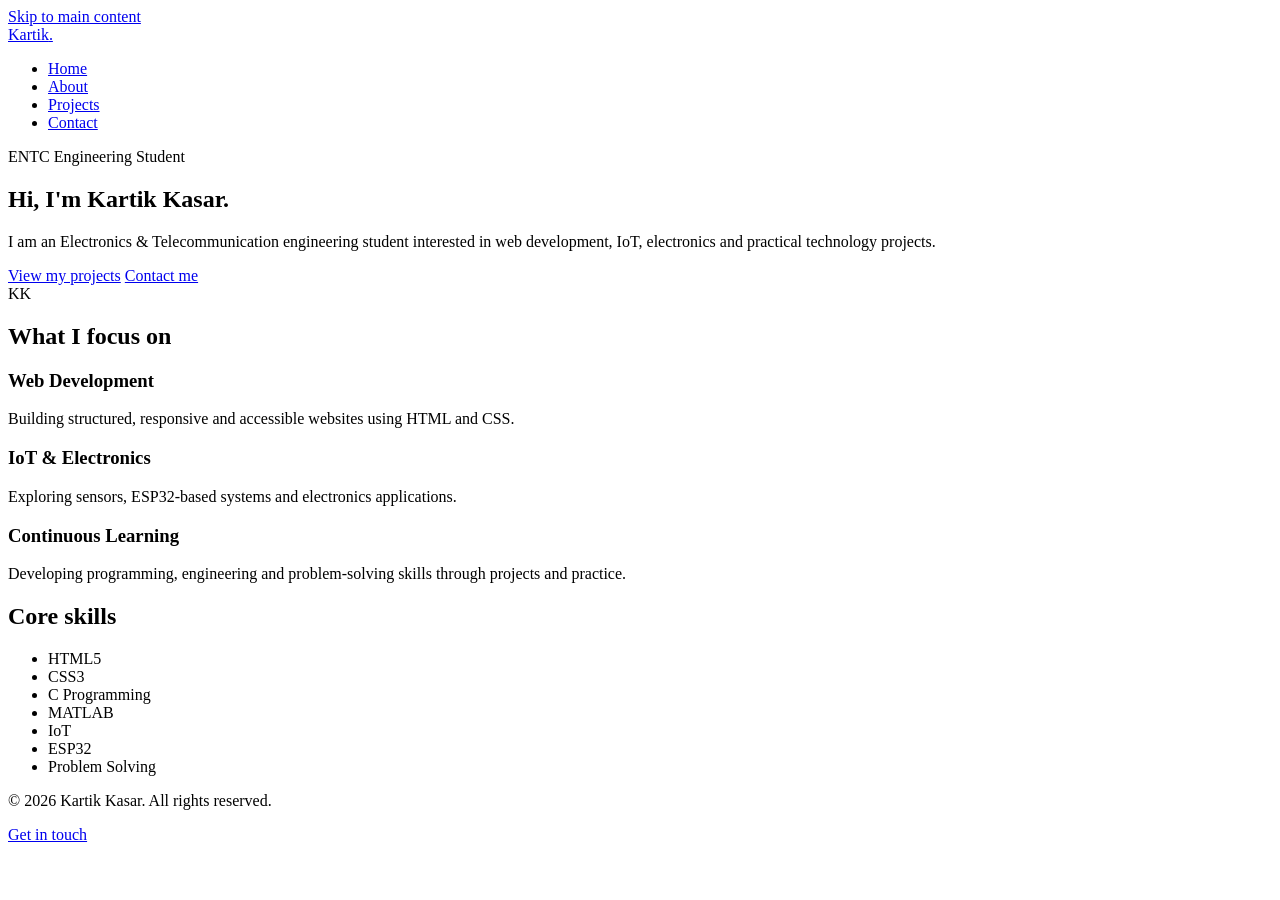
==== index.html @ 268404a1 "Add files via upload" ====
<!doctype html>
<html lang="en">
<head>
  <meta charset="utf-8">
  <meta name="viewport" content="width=device-width, initial-scale=1">
  <meta name="description" content="Kartik Kasar's accessible personal portfolio website.">
  <meta name="author" content="Kartik Kasar">
  <title>Kartik Kasar | Home</title>
  <link rel="stylesheet" href="css/style.css">
</head>
<body>
<a class="skip-link" href="#main-content">Skip to main content</a>

<header class="site-header">
  <div class="container header-inner">
    <a class="logo" href="index.html" aria-label="Kartik Kasar home">Kartik<span>.</span></a>
    <nav aria-label="Main navigation">
      <ul class="nav-list">
        <li><a href="index.html" aria-current="page">Home</a></li>
        <li><a href="about.html">About</a></li>
        <li><a href="projects.html">Projects</a></li>
        <li><a href="contact.html">Contact</a></li>
      </ul>
    </nav>
  </div>
</header>

<main id="main-content">
  <section class="hero" aria-labelledby="hero-title">
    <div class="container hero-grid">
      <div>
        <p class="eyebrow">ENTC Engineering Student</p>
        <h1 id="hero-title">Hi, I'm Kartik Kasar.</h1>
        <p class="lead">I am an Electronics & Telecommunication engineering student interested in web development, IoT, electronics and practical technology projects.</p>
        <div class="hero-actions">
          <a class="button" href="projects.html">View my projects</a>
          <a class="button secondary" href="contact.html">Contact me</a>
        </div>
      </div>
      <div aria-label="Profile placeholder">
        <div class="avatar" role="img" aria-label="Kartik Kasar profile initials">KK</div>
      </div>
    </div>
  </section>

  <section class="section" aria-labelledby="highlights-title">
    <div class="container">
      <h2 id="highlights-title">What I focus on</h2>
      <div class="cards">
        <article class="card">
          <h3>Web Development</h3>
          <p>Building structured, responsive and accessible websites using HTML and CSS.</p>
        </article>
        <article class="card">
          <h3>IoT & Electronics</h3>
          <p>Exploring sensors, ESP32-based systems and electronics applications.</p>
        </article>
        <article class="card">
          <h3>Continuous Learning</h3>
          <p>Developing programming, engineering and problem-solving skills through projects and practice.</p>
        </article>
      </div>
    </div>
  </section>

  <section class="section section-alt" aria-labelledby="skills-title">
    <div class="container">
      <h2 id="skills-title">Core skills</h2>
      <ul class="tag-list" aria-label="Core skills list">
        <li class="tag">HTML5</li><li class="tag">CSS3</li><li class="tag">C Programming</li>
        <li class="tag">MATLAB</li><li class="tag">IoT</li><li class="tag">ESP32</li>
        <li class="tag">Problem Solving</li>
      </ul>
    </div>
  </section>
</main>

<footer class="site-footer">
  <div class="container footer-inner">
    <p>&copy; 2026 Kartik Kasar. All rights reserved.</p>
    <p><a href="contact.html">Get in touch</a></p>
  </div>
</footer>
</body>
</html>
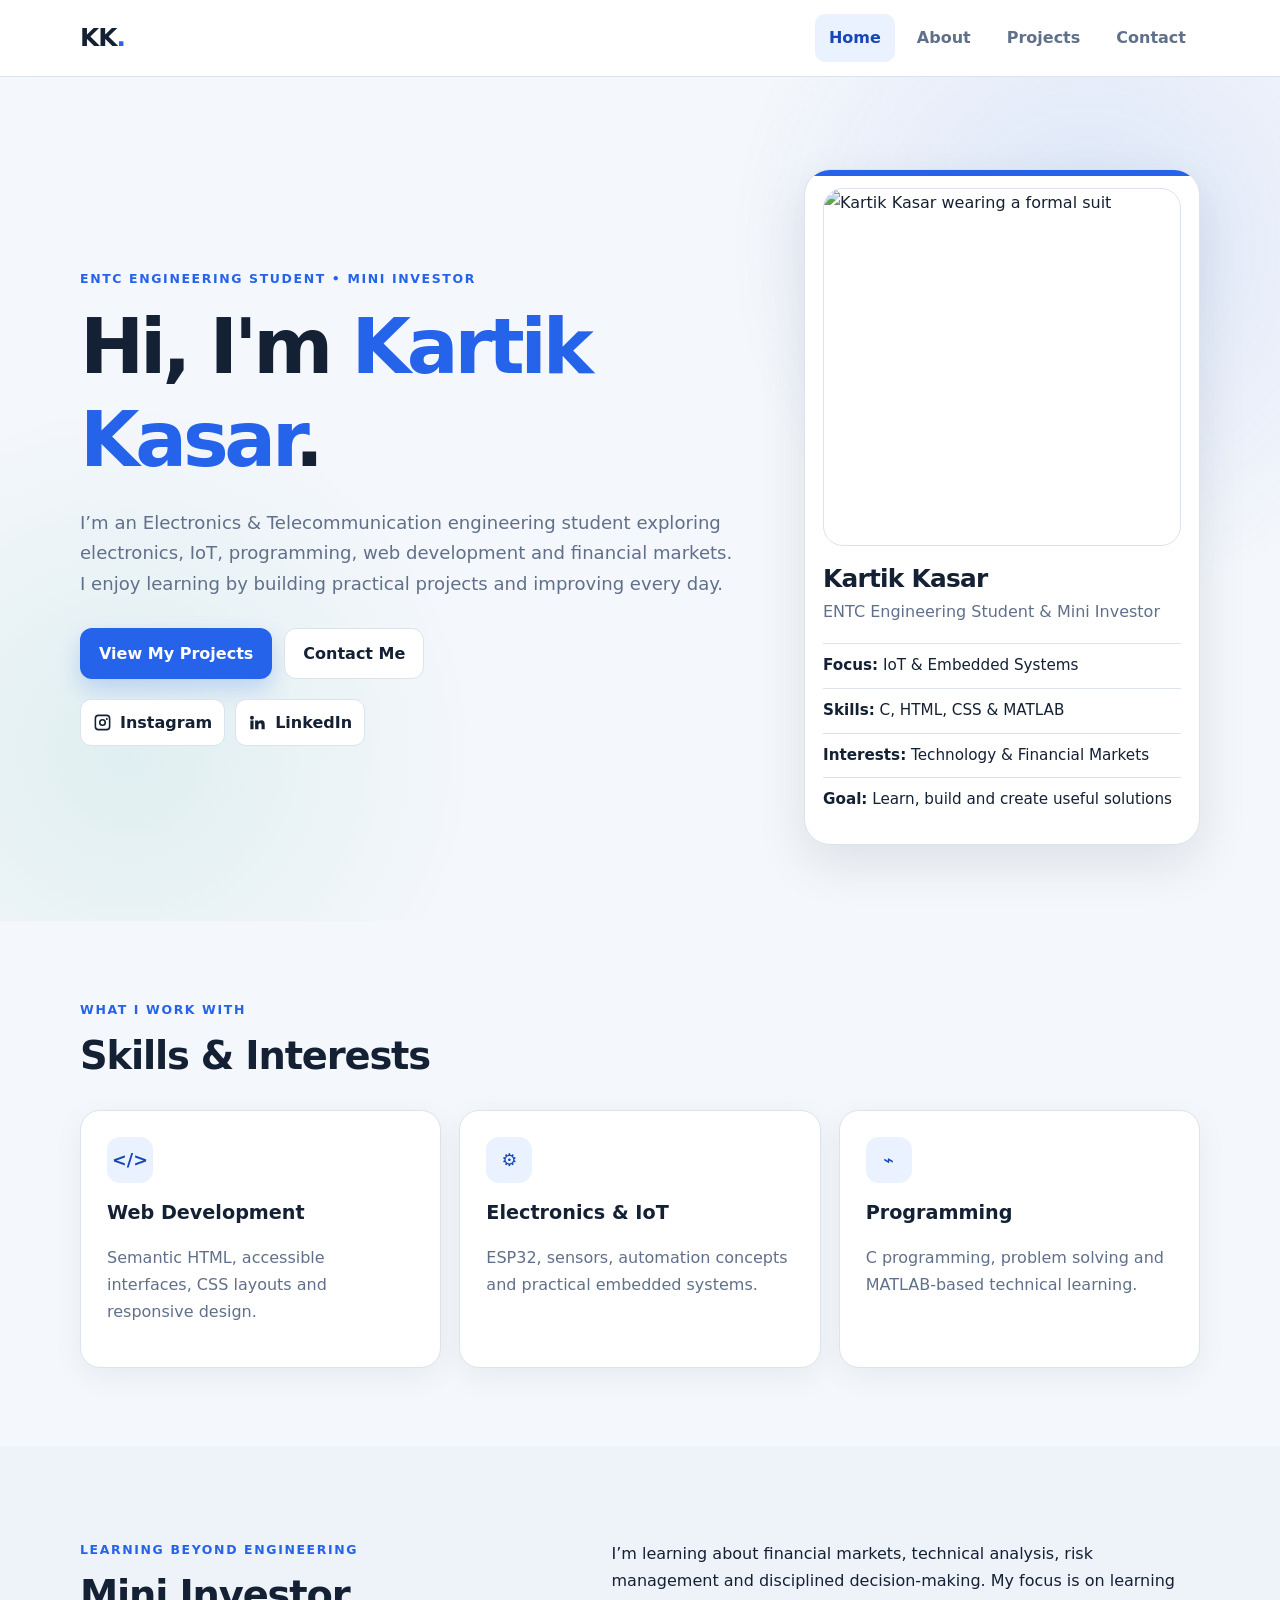
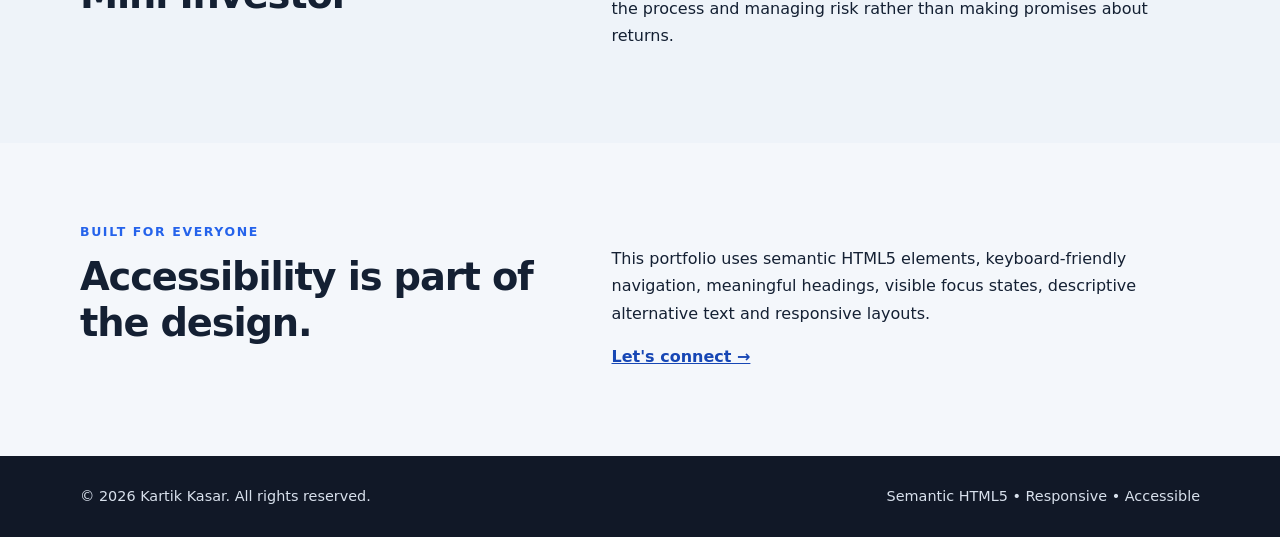
==== commit a973ace7: "updates professional portfolio" ====
--- a/index.html
+++ b/index.html
@@ -1,85 +1,37 @@
-<!doctype html>
+<!DOCTYPE html>
 <html lang="en">
 <head>
-  <meta charset="utf-8">
-  <meta name="viewport" content="width=device-width, initial-scale=1">
-  <meta name="description" content="Kartik Kasar's accessible personal portfolio website.">
-  <meta name="author" content="Kartik Kasar">
-  <title>Kartik Kasar | Home</title>
+  <meta charset="UTF-8"><meta name="viewport" content="width=device-width, initial-scale=1.0">
+  <meta name="description" content="Kartik Kasar — ENTC Engineering Student and Mini Investor. Portfolio of electronics, IoT, programming and web projects.">
+  <meta name="author" content="Kartik Kasar"><meta name="theme-color" content="#2563eb">
+  <title>Kartik Kasar | ENTC Engineering Student &amp; Mini Investor</title>
   <link rel="stylesheet" href="css/style.css">
 </head>
 <body>
 <a class="skip-link" href="#main-content">Skip to main content</a>
-
-<header class="site-header">
-  <div class="container header-inner">
-    <a class="logo" href="index.html" aria-label="Kartik Kasar home">Kartik<span>.</span></a>
-    <nav aria-label="Main navigation">
-      <ul class="nav-list">
-        <li><a href="index.html" aria-current="page">Home</a></li>
-        <li><a href="about.html">About</a></li>
-        <li><a href="projects.html">Projects</a></li>
-        <li><a href="contact.html">Contact</a></li>
-      </ul>
-    </nav>
-  </div>
-</header>
-
+<header class="site-header"><div class="container header-inner">
+<a class="logo" href="index.html" aria-label="Kartik Kasar home">KK<span>.</span></a>
+<nav class="main-nav" aria-label="Primary navigation"><a class="active" aria-current="page" href="index.html">Home</a><a href="about.html">About</a><a href="projects.html">Projects</a><a href="contact.html">Contact</a></nav>
+</div></header>
 <main id="main-content">
-  <section class="hero" aria-labelledby="hero-title">
-    <div class="container hero-grid">
-      <div>
-        <p class="eyebrow">ENTC Engineering Student</p>
-        <h1 id="hero-title">Hi, I'm Kartik Kasar.</h1>
-        <p class="lead">I am an Electronics & Telecommunication engineering student interested in web development, IoT, electronics and practical technology projects.</p>
-        <div class="hero-actions">
-          <a class="button" href="projects.html">View my projects</a>
-          <a class="button secondary" href="contact.html">Contact me</a>
-        </div>
-      </div>
-      <div aria-label="Profile placeholder">
-        <div class="avatar" role="img" aria-label="Kartik Kasar profile initials">KK</div>
-      </div>
-    </div>
-  </section>
-
-  <section class="section" aria-labelledby="highlights-title">
-    <div class="container">
-      <h2 id="highlights-title">What I focus on</h2>
-      <div class="cards">
-        <article class="card">
-          <h3>Web Development</h3>
-          <p>Building structured, responsive and accessible websites using HTML and CSS.</p>
-        </article>
-        <article class="card">
-          <h3>IoT & Electronics</h3>
-          <p>Exploring sensors, ESP32-based systems and electronics applications.</p>
-        </article>
-        <article class="card">
-          <h3>Continuous Learning</h3>
-          <p>Developing programming, engineering and problem-solving skills through projects and practice.</p>
-        </article>
-      </div>
-    </div>
-  </section>
-
-  <section class="section section-alt" aria-labelledby="skills-title">
-    <div class="container">
-      <h2 id="skills-title">Core skills</h2>
-      <ul class="tag-list" aria-label="Core skills list">
-        <li class="tag">HTML5</li><li class="tag">CSS3</li><li class="tag">C Programming</li>
-        <li class="tag">MATLAB</li><li class="tag">IoT</li><li class="tag">ESP32</li>
-        <li class="tag">Problem Solving</li>
-      </ul>
-    </div>
-  </section>
+<section class="hero" aria-labelledby="hero-title"><div class="container hero-grid"><div class="hero-content">
+<p class="eyebrow">ENTC Engineering Student <span aria-hidden="true">•</span> Mini Investor</p>
+<h1 id="hero-title">Hi, I'm <span>Kartik Kasar</span>.</h1>
+<p class="lead">I’m an Electronics &amp; Telecommunication engineering student exploring electronics, IoT, programming, web development and financial markets. I enjoy learning by building practical projects and improving every day.</p>
+<div class="button-row"><a class="button primary" href="projects.html">View My Projects</a><a class="button secondary" href="contact.html">Contact Me</a></div>
+<div class="social-links" aria-label="Social profiles">
+<a class="social-link" href="https://www.instagram.com/kartikkasar01_/" target="_blank" rel="noopener noreferrer" aria-label="Open Kartik Kasar's Instagram profile"><svg class="social-icon" viewBox="0 0 24 24" aria-hidden="true"><path d="M7 2h10a5 5 0 0 1 5 5v10a5 5 0 0 1-5 5H7a5 5 0 0 1-5-5V7a5 5 0 0 1 5-5Zm0 2a3 3 0 0 0-3 3v10a3 3 0 0 0 3 3h10a3 3 0 0 0 3-3V7a3 3 0 0 0-3-3H7Zm5 3.5A4.5 4.5 0 1 1 7.5 12 4.5 4.5 0 0 1 12 7.5Zm0 2A2.5 2.5 0 1 0 14.5 12 2.5 2.5 0 0 0 12 9.5ZM17.5 6.2a1.3 1.3 0 1 1-1.3 1.3 1.3 0 0 1 1.3-1.3Z"/></svg>Instagram</a>
+<a class="social-link" href="https://www.linkedin.com/in/kartik-kasar-06a7a72a0/" target="_blank" rel="noopener noreferrer" aria-label="Open Kartik Kasar's LinkedIn profile"><svg class="social-icon" viewBox="0 0 24 24" aria-hidden="true"><path d="M5 3.5A2.5 2.5 0 1 1 5 8.5a2.5 2.5 0 0 1 0-5ZM3 9.5h4v11H3v-11Zm6 0h3.8v1.5h.1c.5-.9 1.7-1.9 3.6-1.9 3.9 0 4.6 2.6 4.6 6v5.4h-4v-4.8c0-1.2 0-2.8-1.8-2.8s-2.1 1.3-2.1 2.7v4.9H9v-11Z"/></svg>LinkedIn</a>
+</div></div>
+<aside class="profile-card" aria-label="Profile summary"><img class="avatar" src="images/profile.jpg" alt="Kartik Kasar wearing a formal suit"><h2>Kartik Kasar</h2><p>ENTC Engineering Student &amp; Mini Investor</p><ul class="quick-facts"><li><strong>Focus:</strong> IoT &amp; Embedded Systems</li><li><strong>Skills:</strong> C, HTML, CSS &amp; MATLAB</li><li><strong>Interests:</strong> Technology &amp; Financial Markets</li><li><strong>Goal:</strong> Learn, build and create useful solutions</li></ul></aside>
+</div></section>
+<section class="section" aria-labelledby="skills-title"><div class="container"><div class="section-heading"><p class="eyebrow">What I work with</p><h2 id="skills-title">Skills &amp; Interests</h2></div><div class="cards three">
+<article class="card"><div class="icon" aria-hidden="true">&lt;/&gt;</div><h3>Web Development</h3><p>Semantic HTML, accessible interfaces, CSS layouts and responsive design.</p></article>
+<article class="card"><div class="icon" aria-hidden="true">⚙</div><h3>Electronics &amp; IoT</h3><p>ESP32, sensors, automation concepts and practical embedded systems.</p></article>
+<article class="card"><div class="icon" aria-hidden="true">⌁</div><h3>Programming</h3><p>C programming, problem solving and MATLAB-based technical learning.</p></article>
+</div></div></section>
+<section class="section soft" aria-labelledby="investing-title"><div class="container feature-grid"><div><p class="eyebrow">Learning beyond engineering</p><h2 id="investing-title">Mini Investor</h2></div><div><p>I’m learning about financial markets, technical analysis, risk management and disciplined decision-making. My focus is on learning the process and managing risk rather than making promises about returns.</p></div></div></section>
+<section class="section" aria-labelledby="accessibility-title"><div class="container feature-grid"><div><p class="eyebrow">Built for everyone</p><h2 id="accessibility-title">Accessibility is part of the design.</h2></div><div><p>This portfolio uses semantic HTML5 elements, keyboard-friendly navigation, meaningful headings, visible focus states, descriptive alternative text and responsive layouts.</p><a class="text-link" href="contact.html">Let's connect →</a></div></div></section>
 </main>
-
-<footer class="site-footer">
-  <div class="container footer-inner">
-    <p>&copy; 2026 Kartik Kasar. All rights reserved.</p>
-    <p><a href="contact.html">Get in touch</a></p>
-  </div>
-</footer>
-</body>
-</html>
+<footer class="site-footer"><div class="container footer-inner"><p>&copy; 2026 Kartik Kasar. All rights reserved.</p><p>Semantic HTML5 • Responsive • Accessible</p></div></footer>
+</body></html>
--- a/css/style.css
+++ b/css/style.css
@@ -0,0 +1 @@
+:root{--bg:#f4f7fb;--surface:#fff;--text:#142033;--muted:#61708a;--primary:#2563eb;--primary-dark:#1747b5;--accent:#0f9d8a;--border:#dbe3ef;--focus:#f59e0b;--shadow:0 18px 50px rgba(20,32,51,.10);--radius:20px;--max:1120px}*{box-sizing:border-box}html{scroll-behavior:smooth}body{margin:0;font-family:Inter,ui-sans-serif,system-ui,-apple-system,"Segoe UI",Arial,sans-serif;line-height:1.7;color:var(--text);background:var(--bg)}img{max-width:100%;display:block}a{color:var(--primary-dark)}a:hover{color:var(--primary)}a:focus-visible,button:focus-visible,input:focus-visible,textarea:focus-visible{outline:3px solid var(--focus);outline-offset:3px}.container{width:min(var(--max),calc(100% - 40px));margin-inline:auto}.skip-link{position:absolute;left:16px;top:-60px;background:#111827;color:#fff;padding:10px 14px;border-radius:8px;z-index:100}.skip-link:focus{top:16px}.site-header{position:sticky;top:0;z-index:20;background:rgba(255,255,255,.92);backdrop-filter:blur(14px);border-bottom:1px solid var(--border)}.header-inner{min-height:76px;display:flex;align-items:center;justify-content:space-between;gap:24px}.logo{font-size:1.55rem;font-weight:900;text-decoration:none;color:var(--text);letter-spacing:-.04em}.logo span{color:var(--primary)}.main-nav{display:flex;gap:8px;flex-wrap:wrap}.main-nav a{text-decoration:none;color:var(--muted);font-weight:700;padding:10px 14px;border-radius:10px}.main-nav a:hover,.main-nav a.active{background:#eaf1ff;color:var(--primary-dark)}.hero{padding:92px 0 76px;background:radial-gradient(circle at 85% 20%,rgba(37,99,235,.12),transparent 28%),radial-gradient(circle at 10% 80%,rgba(15,157,138,.09),transparent 26%)}.hero-grid{display:grid;grid-template-columns:1.25fr .75fr;gap:64px;align-items:center}.eyebrow{text-transform:uppercase;letter-spacing:.13em;font-size:.78rem;font-weight:900;color:var(--primary);margin:0 0 12px}h1,h2,h3{line-height:1.2;margin-top:0}h1{font-size:clamp(2.7rem,6vw,5.2rem);letter-spacing:-.055em;margin-bottom:22px}h1 span{color:var(--primary)}h2{font-size:clamp(1.8rem,3vw,2.7rem);letter-spacing:-.03em}h3{font-size:1.2rem}.lead{font-size:1.13rem;color:var(--muted);max-width:680px}.button-row{display:flex;gap:12px;flex-wrap:wrap;margin-top:28px}.button{display:inline-flex;align-items:center;justify-content:center;min-height:48px;padding:11px 18px;border-radius:12px;font-weight:800;text-decoration:none;border:1px solid transparent}.button.primary{background:var(--primary);color:#fff;box-shadow:0 10px 22px rgba(37,99,235,.22)}.button.primary:hover{background:var(--primary-dark);color:#fff}.button.secondary{background:var(--surface);color:var(--text);border-color:var(--border)}.button.secondary:hover{border-color:var(--primary);color:var(--primary)}.profile-card{background:var(--surface);border:1px solid var(--border);border-radius:26px;padding:18px;box-shadow:var(--shadow);position:relative;overflow:hidden}.profile-card::before{content:"";position:absolute;inset:0 0 auto;height:6px;background:var(--primary)}.avatar{width:100%;aspect-ratio:1/1;object-fit:cover;border-radius:20px;border:1px solid var(--border);object-position:center 30%}.profile-card h2{font-size:1.55rem;margin:18px 0 4px}.profile-card>p{margin:0;color:var(--muted)}.quick-facts{list-style:none;padding:0;margin:18px 0 4px}.quick-facts li{padding:9px 0;border-top:1px solid var(--border);font-size:.95rem}.social-links{display:flex;gap:10px;flex-wrap:wrap;margin-top:20px}.social-link{display:inline-flex;align-items:center;gap:8px;padding:9px 12px;border:1px solid var(--border);background:#fff;border-radius:11px;text-decoration:none;font-weight:800;color:var(--text)}.social-link:hover{border-color:var(--primary);color:var(--primary)}.social-icon{width:19px;height:19px;fill:currentColor}.section{padding:78px 0}.section.soft{background:#eef3f9}.section-heading{margin-bottom:30px}.cards{display:grid;gap:18px}.cards.three{grid-template-columns:repeat(3,1fr)}.card,.project-card,.process-step,.info-panel,.form-card{background:var(--surface);border:1px solid var(--border);border-radius:var(--radius);box-shadow:0 8px 30px rgba(20,32,51,.06)}.card{padding:26px}.card p,.project-card p,.process-step p{color:var(--muted)}.icon{width:46px;height:46px;display:grid;place-items:center;border-radius:13px;background:#eaf1ff;color:var(--primary-dark);font-weight:900;font-size:1.1rem;margin-bottom:18px}.feature-grid{display:grid;grid-template-columns:.9fr 1.1fr;gap:50px;align-items:center}.text-link{font-weight:900}.page-hero{padding:70px 0 55px;background:linear-gradient(135deg,#eef4ff,#f7fbff)}.two-column{display:grid;grid-template-columns:1.1fr .9fr;gap:28px}.info-panel{padding:28px}.info-panel dl{margin:0}.info-panel dl>div{padding:13px 0;border-bottom:1px solid var(--border)}.info-panel dl>div:last-child{border-bottom:0}.info-panel dt{font-weight:800;color:var(--muted)}.info-panel dd{margin:3px 0 0}.timeline{list-style:none;padding:0;margin:0;display:grid;gap:20px}.timeline li{display:grid;grid-template-columns:20px 1fr;gap:16px;align-items:start}.timeline-dot{width:12px;height:12px;border-radius:50%;background:var(--primary);margin-top:7px;box-shadow:0 0 0 6px #e4edff}.timeline h3{margin-bottom:5px}.project-grid{display:grid;grid-template-columns:repeat(3,1fr);gap:20px}.project-card{padding:26px}.project-number{font-size:2rem;font-weight:900;color:#b5c4dd;margin-bottom:18px}.tag{font-size:.78rem!important;text-transform:uppercase;letter-spacing:.1em;font-weight:900;color:var(--primary)!important}.tag-list{display:flex;gap:8px;flex-wrap:wrap;list-style:none;padding:0;margin:20px 0 0}.tag-list li{font-size:.78rem;background:#f0f4f9;border-radius:999px;padding:5px 9px}.process-grid{display:grid;grid-template-columns:repeat(4,1fr);gap:16px}.process-step{padding:22px}.process-step>span{font-weight:900;color:var(--primary)}.contact-grid{display:grid;grid-template-columns:.8fr 1.2fr;gap:24px}.contact-info{padding:25px}.form-card{padding:28px}.form-group{margin:18px 0}label{display:block;font-weight:800;margin-bottom:7px}input,textarea{width:100%;font:inherit;padding:12px 13px;border:1px solid var(--border);border-radius:11px;background:#fff;color:var(--text)}textarea{resize:vertical}.submit-button{cursor:pointer}.form-note{color:var(--muted);font-size:.9rem}.site-footer{background:#111827;color:#d8e0ec;padding:28px 0}.footer-inner{display:flex;justify-content:space-between;gap:20px;flex-wrap:wrap}.footer-inner p{margin:0;font-size:.9rem}.visually-hidden{position:absolute!important;width:1px!important;height:1px!important;padding:0!important;margin:-1px!important;overflow:hidden!important;clip:rect(0,0,0,0)!important;white-space:nowrap!important;border:0!important}@media (max-width:800px){.hero-grid,.feature-grid,.two-column,.contact-grid{grid-template-columns:1fr}.hero{padding-top:60px}.profile-card{max-width:520px;margin:auto}.cards.three,.project-grid{grid-template-columns:1fr 1fr}.process-grid{grid-template-columns:1fr 1fr}}@media (max-width:520px){.container{width:min(var(--max),calc(100% - 24px))}.header-inner{align-items:flex-start;padding:14px 0;flex-direction:column}.main-nav{width:100%;overflow:auto;flex-wrap:nowrap}.main-nav a{white-space:nowrap}.hero{padding:48px 0}.section{padding:56px 0}.cards.three,.project-grid,.process-grid{grid-template-columns:1fr}.button{width:100%}}@media (prefers-reduced-motion:reduce){html{scroll-behavior:auto}*{animation-duration:.01ms!important;animation-iteration-count:1!important;transition-duration:.01ms!important}}@media (prefers-contrast:more){:root{--border:#718096;--muted:#3d4a5e}}
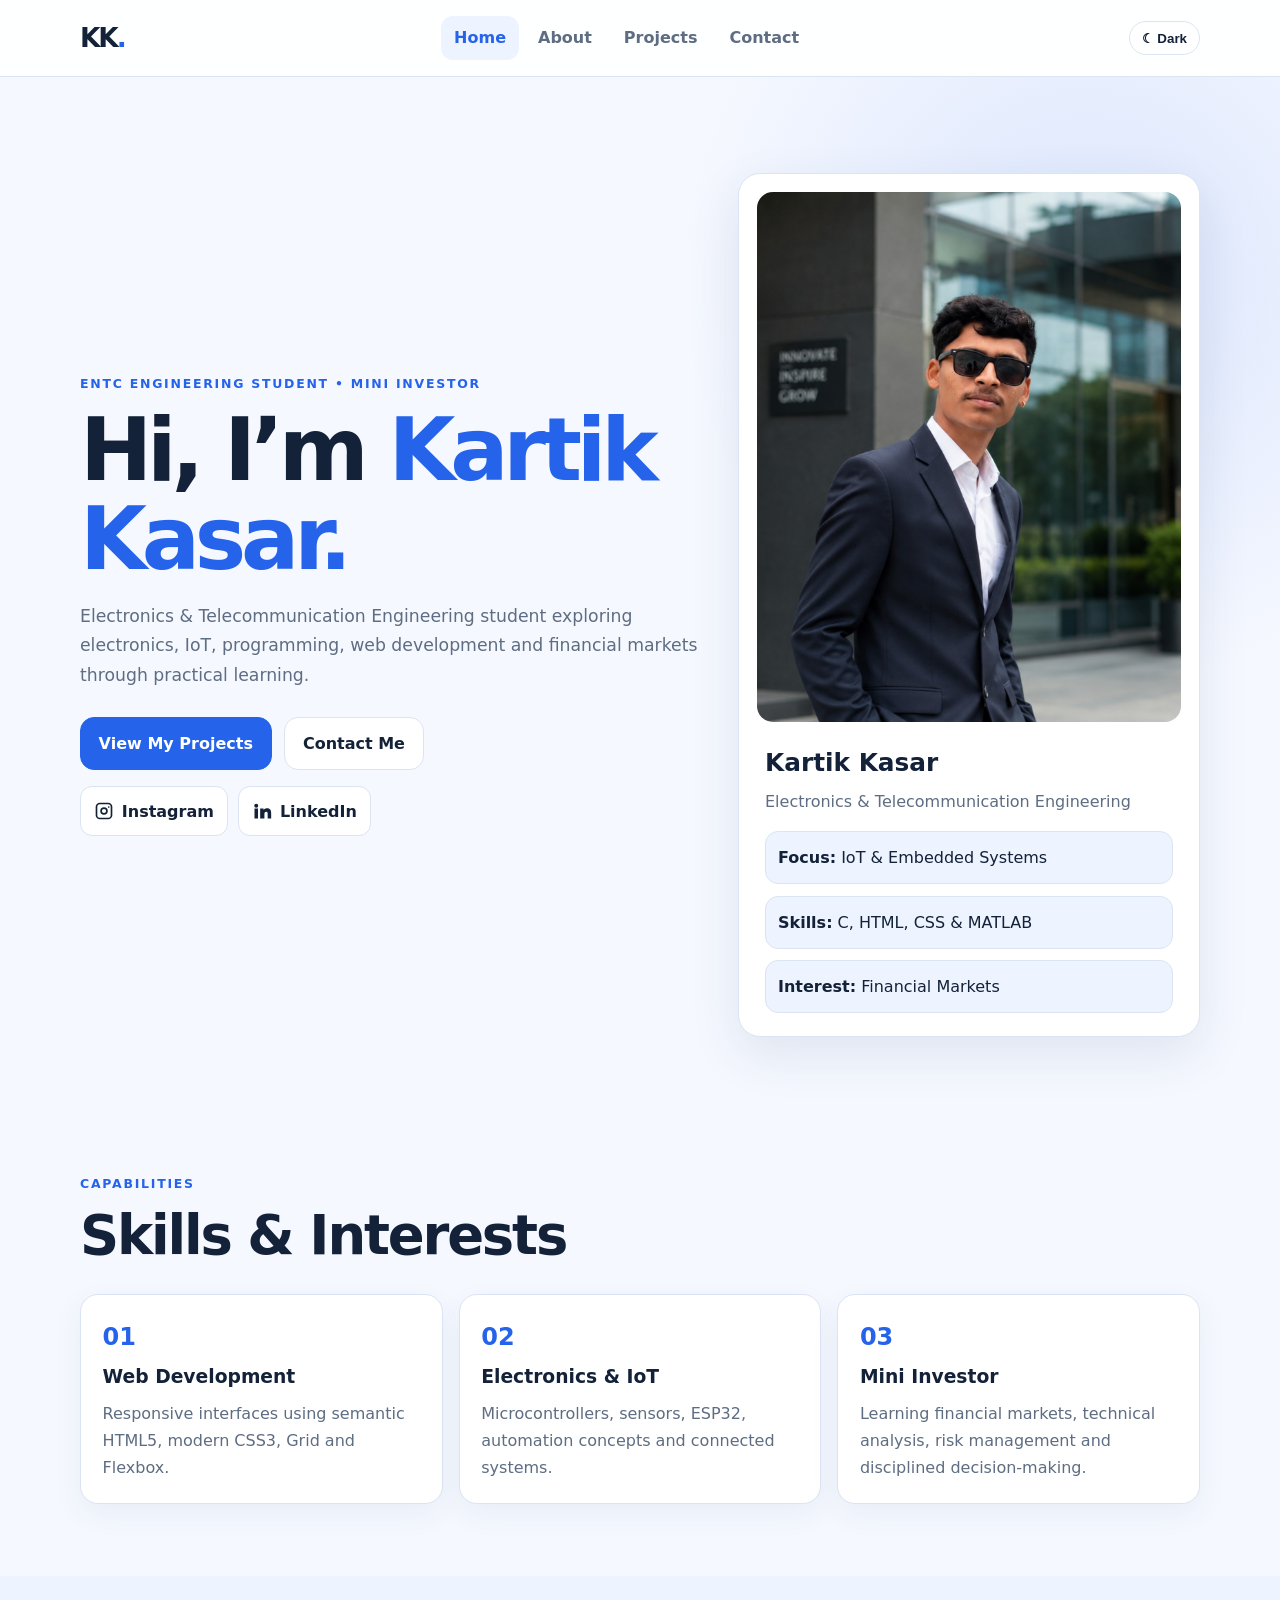
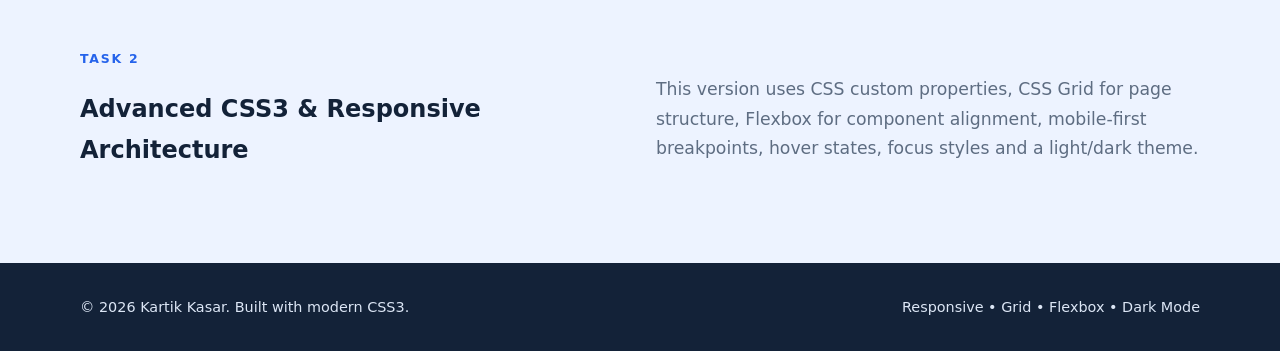
==== commit df62c75f: "updates all of this" ====
--- a/index.html
+++ b/index.html
@@ -1,37 +1,4 @@
 <!DOCTYPE html>
 <html lang="en">
-<head>
-  <meta charset="UTF-8"><meta name="viewport" content="width=device-width, initial-scale=1.0">
-  <meta name="description" content="Kartik Kasar — ENTC Engineering Student and Mini Investor. Portfolio of electronics, IoT, programming and web projects.">
-  <meta name="author" content="Kartik Kasar"><meta name="theme-color" content="#2563eb">
-  <title>Kartik Kasar | ENTC Engineering Student &amp; Mini Investor</title>
-  <link rel="stylesheet" href="css/style.css">
-</head>
-<body>
-<a class="skip-link" href="#main-content">Skip to main content</a>
-<header class="site-header"><div class="container header-inner">
-<a class="logo" href="index.html" aria-label="Kartik Kasar home">KK<span>.</span></a>
-<nav class="main-nav" aria-label="Primary navigation"><a class="active" aria-current="page" href="index.html">Home</a><a href="about.html">About</a><a href="projects.html">Projects</a><a href="contact.html">Contact</a></nav>
-</div></header>
-<main id="main-content">
-<section class="hero" aria-labelledby="hero-title"><div class="container hero-grid"><div class="hero-content">
-<p class="eyebrow">ENTC Engineering Student <span aria-hidden="true">•</span> Mini Investor</p>
-<h1 id="hero-title">Hi, I'm <span>Kartik Kasar</span>.</h1>
-<p class="lead">I’m an Electronics &amp; Telecommunication engineering student exploring electronics, IoT, programming, web development and financial markets. I enjoy learning by building practical projects and improving every day.</p>
-<div class="button-row"><a class="button primary" href="projects.html">View My Projects</a><a class="button secondary" href="contact.html">Contact Me</a></div>
-<div class="social-links" aria-label="Social profiles">
-<a class="social-link" href="https://www.instagram.com/kartikkasar01_/" target="_blank" rel="noopener noreferrer" aria-label="Open Kartik Kasar's Instagram profile"><svg class="social-icon" viewBox="0 0 24 24" aria-hidden="true"><path d="M7 2h10a5 5 0 0 1 5 5v10a5 5 0 0 1-5 5H7a5 5 0 0 1-5-5V7a5 5 0 0 1 5-5Zm0 2a3 3 0 0 0-3 3v10a3 3 0 0 0 3 3h10a3 3 0 0 0 3-3V7a3 3 0 0 0-3-3H7Zm5 3.5A4.5 4.5 0 1 1 7.5 12 4.5 4.5 0 0 1 12 7.5Zm0 2A2.5 2.5 0 1 0 14.5 12 2.5 2.5 0 0 0 12 9.5ZM17.5 6.2a1.3 1.3 0 1 1-1.3 1.3 1.3 0 0 1 1.3-1.3Z"/></svg>Instagram</a>
-<a class="social-link" href="https://www.linkedin.com/in/kartik-kasar-06a7a72a0/" target="_blank" rel="noopener noreferrer" aria-label="Open Kartik Kasar's LinkedIn profile"><svg class="social-icon" viewBox="0 0 24 24" aria-hidden="true"><path d="M5 3.5A2.5 2.5 0 1 1 5 8.5a2.5 2.5 0 0 1 0-5ZM3 9.5h4v11H3v-11Zm6 0h3.8v1.5h.1c.5-.9 1.7-1.9 3.6-1.9 3.9 0 4.6 2.6 4.6 6v5.4h-4v-4.8c0-1.2 0-2.8-1.8-2.8s-2.1 1.3-2.1 2.7v4.9H9v-11Z"/></svg>LinkedIn</a>
-</div></div>
-<aside class="profile-card" aria-label="Profile summary"><img class="avatar" src="images/profile.jpg" alt="Kartik Kasar wearing a formal suit"><h2>Kartik Kasar</h2><p>ENTC Engineering Student &amp; Mini Investor</p><ul class="quick-facts"><li><strong>Focus:</strong> IoT &amp; Embedded Systems</li><li><strong>Skills:</strong> C, HTML, CSS &amp; MATLAB</li><li><strong>Interests:</strong> Technology &amp; Financial Markets</li><li><strong>Goal:</strong> Learn, build and create useful solutions</li></ul></aside>
-</div></section>
-<section class="section" aria-labelledby="skills-title"><div class="container"><div class="section-heading"><p class="eyebrow">What I work with</p><h2 id="skills-title">Skills &amp; Interests</h2></div><div class="cards three">
-<article class="card"><div class="icon" aria-hidden="true">&lt;/&gt;</div><h3>Web Development</h3><p>Semantic HTML, accessible interfaces, CSS layouts and responsive design.</p></article>
-<article class="card"><div class="icon" aria-hidden="true">⚙</div><h3>Electronics &amp; IoT</h3><p>ESP32, sensors, automation concepts and practical embedded systems.</p></article>
-<article class="card"><div class="icon" aria-hidden="true">⌁</div><h3>Programming</h3><p>C programming, problem solving and MATLAB-based technical learning.</p></article>
-</div></div></section>
-<section class="section soft" aria-labelledby="investing-title"><div class="container feature-grid"><div><p class="eyebrow">Learning beyond engineering</p><h2 id="investing-title">Mini Investor</h2></div><div><p>I’m learning about financial markets, technical analysis, risk management and disciplined decision-making. My focus is on learning the process and managing risk rather than making promises about returns.</p></div></div></section>
-<section class="section" aria-labelledby="accessibility-title"><div class="container feature-grid"><div><p class="eyebrow">Built for everyone</p><h2 id="accessibility-title">Accessibility is part of the design.</h2></div><div><p>This portfolio uses semantic HTML5 elements, keyboard-friendly navigation, meaningful headings, visible focus states, descriptive alternative text and responsive layouts.</p><a class="text-link" href="contact.html">Let's connect →</a></div></div></section>
-</main>
-<footer class="site-footer"><div class="container footer-inner"><p>&copy; 2026 Kartik Kasar. All rights reserved.</p><p>Semantic HTML5 • Responsive • Accessible</p></div></footer>
-</body></html>
+<head><meta charset="UTF-8"><meta name="viewport" content="width=device-width, initial-scale=1.0"><meta name="description" content="Kartik Kasar — ENTC engineering student and mini investor portfolio with responsive CSS3 architecture."><meta name="author" content="Kartik Kasar"><title>Kartik Kasar | Home</title><link rel="stylesheet" href="css/style.css"><script src="js/theme.js" defer></script></head>
+<body><a class="skip-link" href="#main-content">Skip to main content</a><header class="site-header"><div class="container header-inner"><a class="logo" href="index.html" aria-label="Kartik Kasar home">KK<span>.</span></a><nav class="main-nav" aria-label="Primary navigation"><a class="active" aria-current="page" href="index.html">Home</a><a class=""  href="about.html">About</a><a class=""  href="projects.html">Projects</a><a class=""  href="contact.html">Contact</a></nav><button class="theme-toggle" id="theme-toggle" type="button" aria-label="Toggle dark mode" aria-pressed="false">☾ Dark</button></div></header><main id="main-content"><section class="hero"><div class="container hero-grid"><div><p class="eyebrow">ENTC Engineering Student • Mini Investor</p><h1>Hi, I’m <span>Kartik Kasar.</span></h1><p class="lead">Electronics & Telecommunication Engineering student exploring electronics, IoT, programming, web development and financial markets through practical learning.</p><div class="button-row"><a class="button primary" href="projects.html">View My Projects</a><a class="button secondary" href="contact.html">Contact Me</a></div><div class="socials" aria-label="Social links"><a class="social" href="https://www.instagram.com/kartikkasar01_/" target="_blank" rel="noopener noreferrer" aria-label="Instagram"><svg viewBox="0 0 24 24" aria-hidden="true"><path d="M7 2h10a5 5 0 0 1 5 5v10a5 5 0 0 1-5 5H7a5 5 0 0 1-5-5V7a5 5 0 0 1 5-5Zm0 2a3 3 0 0 0-3 3v10a3 3 0 0 0 3 3h10a3 3 0 0 0 3-3V7a3 3 0 0 0-3-3H7Zm5 3.5A4.5 4.5 0 1 1 7.5 12 4.5 4.5 0 0 1 12 7.5Zm0 2A2.5 2.5 0 1 0 14.5 12 2.5 2.5 0 0 0 12 9.5ZM17.7 6.3a1 1 0 1 1-1 1 1 1 0 0 1 1-1Z"/></svg>Instagram</a><a class="social" href="https://www.linkedin.com/in/kartik-kasar-06a7a72a0/" target="_blank" rel="noopener noreferrer" aria-label="LinkedIn"><svg viewBox="0 0 24 24" aria-hidden="true"><path d="M5.1 3.4A2.4 2.4 0 1 1 2.7 5.8a2.4 2.4 0 0 1 2.4-2.4ZM3 9h4.2v12H3V9Zm6.8 0h4v1.6h.1A4.4 4.4 0 0 1 18 8.7c4.3 0 5 2.8 5 6.4V21h-4.2v-5.2c0-1.2 0-2.8-1.8-2.8s-2.1 1.3-2.1 2.7V21H9.8V9Z"/></svg>LinkedIn</a></div></div><aside class="profile-card" aria-label="Profile summary"><img class="profile-photo" src="images/profile.jpg" alt="Kartik Kasar wearing a formal suit"><div class="profile-card-content"><h2>Kartik Kasar</h2><p>Electronics & Telecommunication Engineering</p><ul class="facts"><li><strong>Focus:</strong> IoT & Embedded Systems</li><li><strong>Skills:</strong> C, HTML, CSS & MATLAB</li><li><strong>Interest:</strong> Financial Markets</li></ul></div></aside></div></section><section class="section" aria-labelledby="skills"><div class="container"><div class="section-heading"><p class="eyebrow">Capabilities</p><h2 id="skills">Skills & Interests</h2></div><div class="cards three"><article class="card"><div class="icon">01</div><h3>Web Development</h3><p>Responsive interfaces using semantic HTML5, modern CSS3, Grid and Flexbox.</p></article><article class="card"><div class="icon">02</div><h3>Electronics & IoT</h3><p>Microcontrollers, sensors, ESP32, automation concepts and connected systems.</p></article><article class="card"><div class="icon">03</div><h3>Mini Investor</h3><p>Learning financial markets, technical analysis, risk management and disciplined decision-making.</p></article></div></div></section><section class="section soft"><div class="container feature-grid"><div><p class="eyebrow">Task 2</p><h2>Advanced CSS3 & Responsive Architecture</h2></div><div><p class="lead">This version uses CSS custom properties, CSS Grid for page structure, Flexbox for component alignment, mobile-first breakpoints, hover states, focus styles and a light/dark theme.</p></div></div></section></main><footer class="site-footer"><div class="container footer-inner"><p>© 2026 Kartik Kasar. Built with modern CSS3.</p><p>Responsive • Grid • Flexbox • Dark Mode</p></div></footer></body></html>
--- a/css/style.css
+++ b/css/style.css
@@ -1 +1,16 @@
-:root{--bg:#f4f7fb;--surface:#fff;--text:#142033;--muted:#61708a;--primary:#2563eb;--primary-dark:#1747b5;--accent:#0f9d8a;--border:#dbe3ef;--focus:#f59e0b;--shadow:0 18px 50px rgba(20,32,51,.10);--radius:20px;--max:1120px}*{box-sizing:border-box}html{scroll-behavior:smooth}body{margin:0;font-family:Inter,ui-sans-serif,system-ui,-apple-system,"Segoe UI",Arial,sans-serif;line-height:1.7;color:var(--text);background:var(--bg)}img{max-width:100%;display:block}a{color:var(--primary-dark)}a:hover{color:var(--primary)}a:focus-visible,button:focus-visible,input:focus-visible,textarea:focus-visible{outline:3px solid var(--focus);outline-offset:3px}.container{width:min(var(--max),calc(100% - 40px));margin-inline:auto}.skip-link{position:absolute;left:16px;top:-60px;background:#111827;color:#fff;padding:10px 14px;border-radius:8px;z-index:100}.skip-link:focus{top:16px}.site-header{position:sticky;top:0;z-index:20;background:rgba(255,255,255,.92);backdrop-filter:blur(14px);border-bottom:1px solid var(--border)}.header-inner{min-height:76px;display:flex;align-items:center;justify-content:space-between;gap:24px}.logo{font-size:1.55rem;font-weight:900;text-decoration:none;color:var(--text);letter-spacing:-.04em}.logo span{color:var(--primary)}.main-nav{display:flex;gap:8px;flex-wrap:wrap}.main-nav a{text-decoration:none;color:var(--muted);font-weight:700;padding:10px 14px;border-radius:10px}.main-nav a:hover,.main-nav a.active{background:#eaf1ff;color:var(--primary-dark)}.hero{padding:92px 0 76px;background:radial-gradient(circle at 85% 20%,rgba(37,99,235,.12),transparent 28%),radial-gradient(circle at 10% 80%,rgba(15,157,138,.09),transparent 26%)}.hero-grid{display:grid;grid-template-columns:1.25fr .75fr;gap:64px;align-items:center}.eyebrow{text-transform:uppercase;letter-spacing:.13em;font-size:.78rem;font-weight:900;color:var(--primary);margin:0 0 12px}h1,h2,h3{line-height:1.2;margin-top:0}h1{font-size:clamp(2.7rem,6vw,5.2rem);letter-spacing:-.055em;margin-bottom:22px}h1 span{color:var(--primary)}h2{font-size:clamp(1.8rem,3vw,2.7rem);letter-spacing:-.03em}h3{font-size:1.2rem}.lead{font-size:1.13rem;color:var(--muted);max-width:680px}.button-row{display:flex;gap:12px;flex-wrap:wrap;margin-top:28px}.button{display:inline-flex;align-items:center;justify-content:center;min-height:48px;padding:11px 18px;border-radius:12px;font-weight:800;text-decoration:none;border:1px solid transparent}.button.primary{background:var(--primary);color:#fff;box-shadow:0 10px 22px rgba(37,99,235,.22)}.button.primary:hover{background:var(--primary-dark);color:#fff}.button.secondary{background:var(--surface);color:var(--text);border-color:var(--border)}.button.secondary:hover{border-color:var(--primary);color:var(--primary)}.profile-card{background:var(--surface);border:1px solid var(--border);border-radius:26px;padding:18px;box-shadow:var(--shadow);position:relative;overflow:hidden}.profile-card::before{content:"";position:absolute;inset:0 0 auto;height:6px;background:var(--primary)}.avatar{width:100%;aspect-ratio:1/1;object-fit:cover;border-radius:20px;border:1px solid var(--border);object-position:center 30%}.profile-card h2{font-size:1.55rem;margin:18px 0 4px}.profile-card>p{margin:0;color:var(--muted)}.quick-facts{list-style:none;padding:0;margin:18px 0 4px}.quick-facts li{padding:9px 0;border-top:1px solid var(--border);font-size:.95rem}.social-links{display:flex;gap:10px;flex-wrap:wrap;margin-top:20px}.social-link{display:inline-flex;align-items:center;gap:8px;padding:9px 12px;border:1px solid var(--border);background:#fff;border-radius:11px;text-decoration:none;font-weight:800;color:var(--text)}.social-link:hover{border-color:var(--primary);color:var(--primary)}.social-icon{width:19px;height:19px;fill:currentColor}.section{padding:78px 0}.section.soft{background:#eef3f9}.section-heading{margin-bottom:30px}.cards{display:grid;gap:18px}.cards.three{grid-template-columns:repeat(3,1fr)}.card,.project-card,.process-step,.info-panel,.form-card{background:var(--surface);border:1px solid var(--border);border-radius:var(--radius);box-shadow:0 8px 30px rgba(20,32,51,.06)}.card{padding:26px}.card p,.project-card p,.process-step p{color:var(--muted)}.icon{width:46px;height:46px;display:grid;place-items:center;border-radius:13px;background:#eaf1ff;color:var(--primary-dark);font-weight:900;font-size:1.1rem;margin-bottom:18px}.feature-grid{display:grid;grid-template-columns:.9fr 1.1fr;gap:50px;align-items:center}.text-link{font-weight:900}.page-hero{padding:70px 0 55px;background:linear-gradient(135deg,#eef4ff,#f7fbff)}.two-column{display:grid;grid-template-columns:1.1fr .9fr;gap:28px}.info-panel{padding:28px}.info-panel dl{margin:0}.info-panel dl>div{padding:13px 0;border-bottom:1px solid var(--border)}.info-panel dl>div:last-child{border-bottom:0}.info-panel dt{font-weight:800;color:var(--muted)}.info-panel dd{margin:3px 0 0}.timeline{list-style:none;padding:0;margin:0;display:grid;gap:20px}.timeline li{display:grid;grid-template-columns:20px 1fr;gap:16px;align-items:start}.timeline-dot{width:12px;height:12px;border-radius:50%;background:var(--primary);margin-top:7px;box-shadow:0 0 0 6px #e4edff}.timeline h3{margin-bottom:5px}.project-grid{display:grid;grid-template-columns:repeat(3,1fr);gap:20px}.project-card{padding:26px}.project-number{font-size:2rem;font-weight:900;color:#b5c4dd;margin-bottom:18px}.tag{font-size:.78rem!important;text-transform:uppercase;letter-spacing:.1em;font-weight:900;color:var(--primary)!important}.tag-list{display:flex;gap:8px;flex-wrap:wrap;list-style:none;padding:0;margin:20px 0 0}.tag-list li{font-size:.78rem;background:#f0f4f9;border-radius:999px;padding:5px 9px}.process-grid{display:grid;grid-template-columns:repeat(4,1fr);gap:16px}.process-step{padding:22px}.process-step>span{font-weight:900;color:var(--primary)}.contact-grid{display:grid;grid-template-columns:.8fr 1.2fr;gap:24px}.contact-info{padding:25px}.form-card{padding:28px}.form-group{margin:18px 0}label{display:block;font-weight:800;margin-bottom:7px}input,textarea{width:100%;font:inherit;padding:12px 13px;border:1px solid var(--border);border-radius:11px;background:#fff;color:var(--text)}textarea{resize:vertical}.submit-button{cursor:pointer}.form-note{color:var(--muted);font-size:.9rem}.site-footer{background:#111827;color:#d8e0ec;padding:28px 0}.footer-inner{display:flex;justify-content:space-between;gap:20px;flex-wrap:wrap}.footer-inner p{margin:0;font-size:.9rem}.visually-hidden{position:absolute!important;width:1px!important;height:1px!important;padding:0!important;margin:-1px!important;overflow:hidden!important;clip:rect(0,0,0,0)!important;white-space:nowrap!important;border:0!important}@media (max-width:800px){.hero-grid,.feature-grid,.two-column,.contact-grid{grid-template-columns:1fr}.hero{padding-top:60px}.profile-card{max-width:520px;margin:auto}.cards.three,.project-grid{grid-template-columns:1fr 1fr}.process-grid{grid-template-columns:1fr 1fr}}@media (max-width:520px){.container{width:min(var(--max),calc(100% - 24px))}.header-inner{align-items:flex-start;padding:14px 0;flex-direction:column}.main-nav{width:100%;overflow:auto;flex-wrap:nowrap}.main-nav a{white-space:nowrap}.hero{padding:48px 0}.section{padding:56px 0}.cards.three,.project-grid,.process-grid{grid-template-columns:1fr}.button{width:100%}}@media (prefers-reduced-motion:reduce){html{scroll-behavior:auto}*{animation-duration:.01ms!important;animation-iteration-count:1!important;transition-duration:.01ms!important}}@media (prefers-contrast:more){:root{--border:#718096;--muted:#3d4a5e}}
+:root{--bg:#f5f8ff;--surface:#fff;--surface-2:#edf3ff;--text:#132238;--muted:#5e6d82;--primary:#2563eb;--primary-2:#1d4ed8;--border:#dbe4f2;--shadow:0 18px 50px rgba(30,60,100,.10);--radius:22px;--max:1120px;--transition:220ms ease}
+html{scroll-behavior:smooth}*{box-sizing:border-box}body{margin:0;font-family:Inter,system-ui,-apple-system,BlinkMacSystemFont,"Segoe UI",sans-serif;background:var(--bg);color:var(--text);line-height:1.7;transition:background var(--transition),color var(--transition)}img{max-width:100%;display:block}a{color:inherit}button,a{transition:all var(--transition)}
+.container{width:min(100% - 2rem,var(--max));margin-inline:auto}.skip-link{position:fixed;left:1rem;top:-5rem;background:var(--text);color:#fff;padding:.7rem 1rem;border-radius:10px;z-index:1000}.skip-link:focus{top:1rem}
+.site-header{position:sticky;top:0;z-index:100;background:color-mix(in srgb,var(--surface) 90%,transparent);backdrop-filter:blur(14px);border-bottom:1px solid var(--border)}.header-inner{min-height:76px;display:flex;align-items:center;justify-content:space-between;gap:1rem}.logo{font-size:1.65rem;font-weight:900;text-decoration:none;letter-spacing:-.08em}.logo span{color:var(--primary)}.main-nav{display:flex;align-items:center;gap:.25rem;flex-wrap:wrap;justify-content:flex-end}.main-nav a{padding:.55rem .8rem;border-radius:12px;text-decoration:none;font-weight:700;color:var(--muted)}.main-nav a:hover,.main-nav a:focus-visible,.main-nav a.active{color:var(--primary);background:var(--surface-2)}
+.theme-toggle{border:1px solid var(--border);background:var(--surface);color:var(--text);border-radius:999px;padding:.55rem .75rem;cursor:pointer;font-weight:800}.theme-toggle:hover{border-color:var(--primary);transform:translateY(-1px)}
+.hero{padding:4.5rem 0 3rem;background:radial-gradient(circle at 85% 20%,rgba(37,99,235,.13),transparent 30%),var(--bg)}.hero-grid{display:grid;gap:2rem;align-items:center}.eyebrow{text-transform:uppercase;letter-spacing:.14em;font-size:.78rem;font-weight:900;color:var(--primary);margin:0 0 .75rem}.hero h1{font-size:clamp(2.5rem,8vw,5.4rem);line-height:1.02;letter-spacing:-.06em;margin:0 0 1.2rem}.hero h1 span{color:var(--primary)}.lead{font-size:1.08rem;color:var(--muted);max-width:680px}.button-row{display:flex;gap:.8rem;flex-wrap:wrap;margin-top:1.7rem}.button{display:inline-flex;align-items:center;justify-content:center;min-height:48px;padding:.75rem 1.1rem;border-radius:14px;text-decoration:none;font-weight:850;border:1px solid var(--border)}.button.primary{background:var(--primary);color:#fff;border-color:var(--primary)}.button.primary:hover{background:var(--primary-2);transform:translateY(-2px)}.button.secondary{background:var(--surface)}.button.secondary:hover{border-color:var(--primary);color:var(--primary);transform:translateY(-2px)}
+.profile-card{background:var(--surface);border:1px solid var(--border);border-radius:var(--radius);box-shadow:var(--shadow);padding:1rem;overflow:hidden}.profile-photo{width:100%;aspect-ratio:4/5;object-fit:cover;object-position:center 25%;border-radius:16px}.profile-card-content{padding:1rem .5rem .25rem}.profile-card h2{margin:.25rem 0 .2rem;font-size:1.55rem}.profile-card p{color:var(--muted);margin:.25rem 0}.facts{list-style:none;padding:0;margin:1rem 0 0;display:grid;gap:.7rem}.facts li{padding:.75rem;border:1px solid var(--border);border-radius:13px;background:var(--surface-2)}
+.socials{display:flex;gap:.65rem;flex-wrap:wrap;margin-top:1rem}.social{display:inline-flex;align-items:center;gap:.5rem;padding:.65rem .8rem;border:1px solid var(--border);border-radius:12px;text-decoration:none;font-weight:800;background:var(--surface)}.social:hover{color:var(--primary);border-color:var(--primary);transform:translateY(-2px)}.social svg{width:20px;height:20px;fill:currentColor}
+.section{padding:4.5rem 0}.section.soft{background:var(--surface-2)}.section-heading{max-width:700px;margin-bottom:1.8rem}.section-heading h2,.page-hero h1{font-size:clamp(2rem,5vw,3.4rem);line-height:1.1;letter-spacing:-.04em;margin:0}.cards{display:grid;gap:1rem}.card{background:var(--surface);border:1px solid var(--border);border-radius:18px;padding:1.35rem;box-shadow:0 10px 30px rgba(30,60,100,.06)}.card:hover{transform:translateY(-4px);box-shadow:var(--shadow)}.card h3{margin:.2rem 0 .45rem}.card p{margin:0;color:var(--muted)}.icon{font-size:1.5rem;color:var(--primary);font-weight:900}.two-column,.feature-grid{display:grid;gap:2rem}.info-panel{background:var(--surface);border:1px solid var(--border);border-radius:var(--radius);padding:1.5rem}.info-panel dl{display:grid;gap:.9rem}.info-panel dl div{padding-bottom:.8rem;border-bottom:1px solid var(--border)}.info-panel dt{font-weight:850}.info-panel dd{margin:0;color:var(--muted)}.timeline{list-style:none;margin:0;padding:0;display:grid;gap:1rem}.timeline li{display:grid;grid-template-columns:auto 1fr;gap:1rem;padding:1.2rem;background:var(--surface);border:1px solid var(--border);border-radius:16px}.timeline-dot{width:12px;height:12px;border-radius:50%;background:var(--primary);margin-top:.55rem;box-shadow:0 0 0 6px var(--surface-2)}
+.page-hero{padding:4rem 0 2rem}.page-hero .lead{margin-bottom:0}.project-grid{display:grid;gap:1rem}.project-card{background:var(--surface);border:1px solid var(--border);border-radius:18px;padding:1.4rem;display:flex;flex-direction:column}.tag-row{display:flex;flex-wrap:wrap;gap:.45rem;margin:.8rem 0}.tag{font-size:.78rem;font-weight:800;background:var(--surface-2);color:var(--primary);padding:.25rem .55rem;border-radius:999px}.project-card .button{margin-top:auto;align-self:flex-start}.form{display:grid;gap:1rem;max-width:720px}.field{display:grid;gap:.4rem}.field label{font-weight:800}.field input,.field textarea{width:100%;font:inherit;color:var(--text);background:var(--surface);border:1px solid var(--border);border-radius:13px;padding:.8rem}.field textarea{min-height:160px;resize:vertical}.field input:focus,.field textarea:focus{outline:3px solid color-mix(in srgb,var(--primary) 25%,transparent);border-color:var(--primary)}
+.site-footer{padding:2rem 0;background:var(--text);color:#dce6f5}.footer-inner{display:flex;gap:1rem;justify-content:space-between;flex-wrap:wrap}.footer-inner p{margin:0;font-size:.9rem}.notice{padding:1rem;border-left:4px solid var(--primary);background:var(--surface-2);border-radius:10px;color:var(--muted)}
+:focus-visible{outline:3px solid var(--primary);outline-offset:3px}@media (min-width:700px){.hero-grid{grid-template-columns:1.15fr .85fr}.cards.three{grid-template-columns:repeat(3,1fr)}.project-grid{grid-template-columns:repeat(2,1fr)}.two-column{grid-template-columns:1.2fr .8fr}.feature-grid{grid-template-columns:1fr 1fr;align-items:center}}
+@media (min-width:980px){.hero{padding:6rem 0 4rem}.project-grid{grid-template-columns:repeat(3,1fr)}.profile-card{padding:1.15rem}.main-nav{gap:.4rem}}
+@media (max-width:699px){.header-inner{align-items:flex-start;padding-block:.8rem}.main-nav{width:100%;justify-content:flex-start}.header-inner{flex-wrap:wrap}.theme-toggle{margin-left:auto}.hero{padding-top:3rem}.footer-inner{flex-direction:column}.profile-photo{aspect-ratio:1/1}}
+@media (prefers-reduced-motion:reduce){html{scroll-behavior:auto}*,*::before,*::after{transition:none!important;animation:none!important}}
+:root[data-theme="dark"]{--bg:#0b1220;--surface:#111b2d;--surface-2:#17243a;--text:#eef5ff;--muted:#a9b7ca;--primary:#60a5fa;--primary-2:#3b82f6;--border:#273751;--shadow:0 18px 50px rgba(0,0,0,.28)}
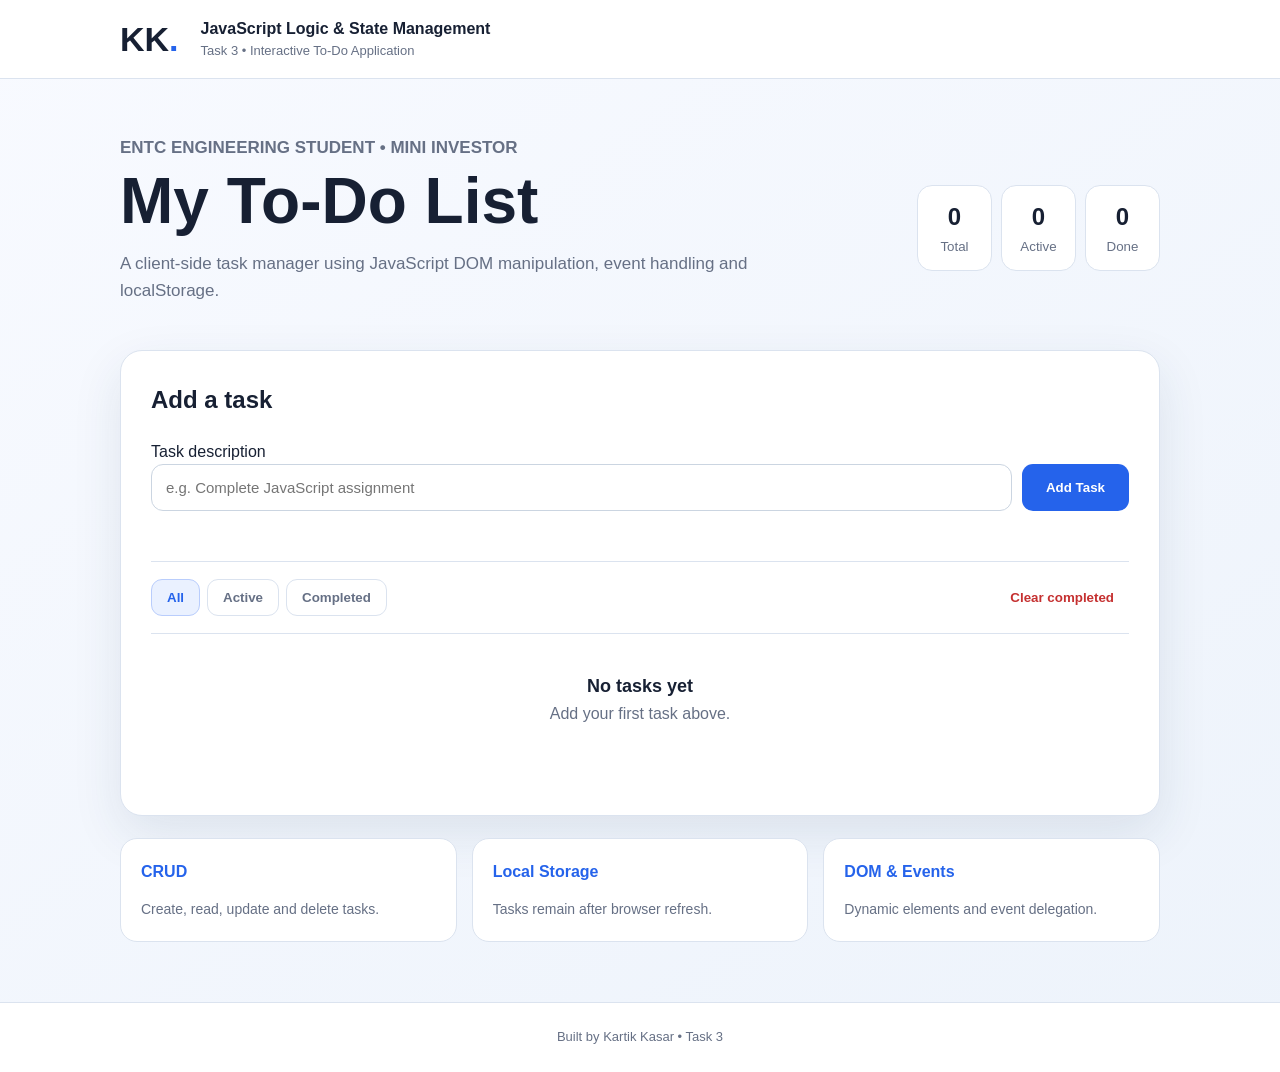
==== commit 951adad4: "updates this all" ====
--- a/index.html
+++ b/index.html
@@ -1,4 +1,8 @@
-<!DOCTYPE html>
-<html lang="en">
-<head><meta charset="UTF-8"><meta name="viewport" content="width=device-width, initial-scale=1.0"><meta name="description" content="Kartik Kasar — ENTC engineering student and mini investor portfolio with responsive CSS3 architecture."><meta name="author" content="Kartik Kasar"><title>Kartik Kasar | Home</title><link rel="stylesheet" href="css/style.css"><script src="js/theme.js" defer></script></head>
-<body><a class="skip-link" href="#main-content">Skip to main content</a><header class="site-header"><div class="container header-inner"><a class="logo" href="index.html" aria-label="Kartik Kasar home">KK<span>.</span></a><nav class="main-nav" aria-label="Primary navigation"><a class="active" aria-current="page" href="index.html">Home</a><a class=""  href="about.html">About</a><a class=""  href="projects.html">Projects</a><a class=""  href="contact.html">Contact</a></nav><button class="theme-toggle" id="theme-toggle" type="button" aria-label="Toggle dark mode" aria-pressed="false">☾ Dark</button></div></header><main id="main-content"><section class="hero"><div class="container hero-grid"><div><p class="eyebrow">ENTC Engineering Student • Mini Investor</p><h1>Hi, I’m <span>Kartik Kasar.</span></h1><p class="lead">Electronics & Telecommunication Engineering student exploring electronics, IoT, programming, web development and financial markets through practical learning.</p><div class="button-row"><a class="button primary" href="projects.html">View My Projects</a><a class="button secondary" href="contact.html">Contact Me</a></div><div class="socials" aria-label="Social links"><a class="social" href="https://www.instagram.com/kartikkasar01_/" target="_blank" rel="noopener noreferrer" aria-label="Instagram"><svg viewBox="0 0 24 24" aria-hidden="true"><path d="M7 2h10a5 5 0 0 1 5 5v10a5 5 0 0 1-5 5H7a5 5 0 0 1-5-5V7a5 5 0 0 1 5-5Zm0 2a3 3 0 0 0-3 3v10a3 3 0 0 0 3 3h10a3 3 0 0 0 3-3V7a3 3 0 0 0-3-3H7Zm5 3.5A4.5 4.5 0 1 1 7.5 12 4.5 4.5 0 0 1 12 7.5Zm0 2A2.5 2.5 0 1 0 14.5 12 2.5 2.5 0 0 0 12 9.5ZM17.7 6.3a1 1 0 1 1-1 1 1 1 0 0 1 1-1Z"/></svg>Instagram</a><a class="social" href="https://www.linkedin.com/in/kartik-kasar-06a7a72a0/" target="_blank" rel="noopener noreferrer" aria-label="LinkedIn"><svg viewBox="0 0 24 24" aria-hidden="true"><path d="M5.1 3.4A2.4 2.4 0 1 1 2.7 5.8a2.4 2.4 0 0 1 2.4-2.4ZM3 9h4.2v12H3V9Zm6.8 0h4v1.6h.1A4.4 4.4 0 0 1 18 8.7c4.3 0 5 2.8 5 6.4V21h-4.2v-5.2c0-1.2 0-2.8-1.8-2.8s-2.1 1.3-2.1 2.7V21H9.8V9Z"/></svg>LinkedIn</a></div></div><aside class="profile-card" aria-label="Profile summary"><img class="profile-photo" src="images/profile.jpg" alt="Kartik Kasar wearing a formal suit"><div class="profile-card-content"><h2>Kartik Kasar</h2><p>Electronics & Telecommunication Engineering</p><ul class="facts"><li><strong>Focus:</strong> IoT & Embedded Systems</li><li><strong>Skills:</strong> C, HTML, CSS & MATLAB</li><li><strong>Interest:</strong> Financial Markets</li></ul></div></aside></div></section><section class="section" aria-labelledby="skills"><div class="container"><div class="section-heading"><p class="eyebrow">Capabilities</p><h2 id="skills">Skills & Interests</h2></div><div class="cards three"><article class="card"><div class="icon">01</div><h3>Web Development</h3><p>Responsive interfaces using semantic HTML5, modern CSS3, Grid and Flexbox.</p></article><article class="card"><div class="icon">02</div><h3>Electronics & IoT</h3><p>Microcontrollers, sensors, ESP32, automation concepts and connected systems.</p></article><article class="card"><div class="icon">03</div><h3>Mini Investor</h3><p>Learning financial markets, technical analysis, risk management and disciplined decision-making.</p></article></div></div></section><section class="section soft"><div class="container feature-grid"><div><p class="eyebrow">Task 2</p><h2>Advanced CSS3 & Responsive Architecture</h2></div><div><p class="lead">This version uses CSS custom properties, CSS Grid for page structure, Flexbox for component alignment, mobile-first breakpoints, hover states, focus styles and a light/dark theme.</p></div></div></section></main><footer class="site-footer"><div class="container footer-inner"><p>© 2026 Kartik Kasar. Built with modern CSS3.</p><p>Responsive • Grid • Flexbox • Dark Mode</p></div></footer></body></html>+<!doctype html><html lang="en"><head><meta charset="UTF-8"><meta name="viewport" content="width=device-width,initial-scale=1"><meta name="description" content="Kartik Kasar JavaScript To-Do application"><title>Kartik Kasar | JavaScript To-Do</title><link rel="stylesheet" href="css/style.css"></head><body>
+<header><div class="wrap head"><a class="logo" href="index.html">KK<span>.</span></a><div><b>JavaScript Logic & State Management</b><small>Task 3 • Interactive To-Do Application</small></div></div></header>
+<main class="wrap"><section class="hero"><div><p class="eyebrow">ENTC Engineering Student • Mini Investor</p><h1>My To-Do List</h1><p>A client-side task manager using JavaScript DOM manipulation, event handling and localStorage.</p></div><div class="stats"><div><b id="totalCount">0</b><small>Total</small></div><div><b id="activeCount">0</b><small>Active</small></div><div><b id="completedCount">0</b><small>Done</small></div></div></section>
+<section class="card"><h2>Add a task</h2><form id="todoForm"><label for="taskInput">Task description</label><div class="inputrow"><input id="taskInput" maxlength="120" placeholder="e.g. Complete JavaScript assignment" required><button>Add Task</button></div><p id="formMessage" role="status" aria-live="polite"></p></form>
+<div class="toolbar"><div class="filters" role="group" aria-label="Filter tasks"><button type="button" class="filter active" data-filter="all">All</button><button type="button" class="filter" data-filter="active">Active</button><button type="button" class="filter" data-filter="completed">Completed</button></div><button type="button" id="clearCompleted" class="clear">Clear completed</button></div>
+<div id="emptyState" class="empty"><strong>No tasks yet</strong><span>Add your first task above.</span></div><ul id="todoList" aria-label="To-do items"></ul></section>
+<section class="features"><article><h2>CRUD</h2><p>Create, read, update and delete tasks.</p></article><article><h2>Local Storage</h2><p>Tasks remain after browser refresh.</p></article><article><h2>DOM & Events</h2><p>Dynamic elements and event delegation.</p></article></section></main>
+<footer><div class="wrap">Built by Kartik Kasar • Task 3</div></footer><script src="js/script.js"></script></body></html>
--- a/css/style.css
+++ b/css/style.css
@@ -1,16 +1 @@
-:root{--bg:#f5f8ff;--surface:#fff;--surface-2:#edf3ff;--text:#132238;--muted:#5e6d82;--primary:#2563eb;--primary-2:#1d4ed8;--border:#dbe4f2;--shadow:0 18px 50px rgba(30,60,100,.10);--radius:22px;--max:1120px;--transition:220ms ease}
-html{scroll-behavior:smooth}*{box-sizing:border-box}body{margin:0;font-family:Inter,system-ui,-apple-system,BlinkMacSystemFont,"Segoe UI",sans-serif;background:var(--bg);color:var(--text);line-height:1.7;transition:background var(--transition),color var(--transition)}img{max-width:100%;display:block}a{color:inherit}button,a{transition:all var(--transition)}
-.container{width:min(100% - 2rem,var(--max));margin-inline:auto}.skip-link{position:fixed;left:1rem;top:-5rem;background:var(--text);color:#fff;padding:.7rem 1rem;border-radius:10px;z-index:1000}.skip-link:focus{top:1rem}
-.site-header{position:sticky;top:0;z-index:100;background:color-mix(in srgb,var(--surface) 90%,transparent);backdrop-filter:blur(14px);border-bottom:1px solid var(--border)}.header-inner{min-height:76px;display:flex;align-items:center;justify-content:space-between;gap:1rem}.logo{font-size:1.65rem;font-weight:900;text-decoration:none;letter-spacing:-.08em}.logo span{color:var(--primary)}.main-nav{display:flex;align-items:center;gap:.25rem;flex-wrap:wrap;justify-content:flex-end}.main-nav a{padding:.55rem .8rem;border-radius:12px;text-decoration:none;font-weight:700;color:var(--muted)}.main-nav a:hover,.main-nav a:focus-visible,.main-nav a.active{color:var(--primary);background:var(--surface-2)}
-.theme-toggle{border:1px solid var(--border);background:var(--surface);color:var(--text);border-radius:999px;padding:.55rem .75rem;cursor:pointer;font-weight:800}.theme-toggle:hover{border-color:var(--primary);transform:translateY(-1px)}
-.hero{padding:4.5rem 0 3rem;background:radial-gradient(circle at 85% 20%,rgba(37,99,235,.13),transparent 30%),var(--bg)}.hero-grid{display:grid;gap:2rem;align-items:center}.eyebrow{text-transform:uppercase;letter-spacing:.14em;font-size:.78rem;font-weight:900;color:var(--primary);margin:0 0 .75rem}.hero h1{font-size:clamp(2.5rem,8vw,5.4rem);line-height:1.02;letter-spacing:-.06em;margin:0 0 1.2rem}.hero h1 span{color:var(--primary)}.lead{font-size:1.08rem;color:var(--muted);max-width:680px}.button-row{display:flex;gap:.8rem;flex-wrap:wrap;margin-top:1.7rem}.button{display:inline-flex;align-items:center;justify-content:center;min-height:48px;padding:.75rem 1.1rem;border-radius:14px;text-decoration:none;font-weight:850;border:1px solid var(--border)}.button.primary{background:var(--primary);color:#fff;border-color:var(--primary)}.button.primary:hover{background:var(--primary-2);transform:translateY(-2px)}.button.secondary{background:var(--surface)}.button.secondary:hover{border-color:var(--primary);color:var(--primary);transform:translateY(-2px)}
-.profile-card{background:var(--surface);border:1px solid var(--border);border-radius:var(--radius);box-shadow:var(--shadow);padding:1rem;overflow:hidden}.profile-photo{width:100%;aspect-ratio:4/5;object-fit:cover;object-position:center 25%;border-radius:16px}.profile-card-content{padding:1rem .5rem .25rem}.profile-card h2{margin:.25rem 0 .2rem;font-size:1.55rem}.profile-card p{color:var(--muted);margin:.25rem 0}.facts{list-style:none;padding:0;margin:1rem 0 0;display:grid;gap:.7rem}.facts li{padding:.75rem;border:1px solid var(--border);border-radius:13px;background:var(--surface-2)}
-.socials{display:flex;gap:.65rem;flex-wrap:wrap;margin-top:1rem}.social{display:inline-flex;align-items:center;gap:.5rem;padding:.65rem .8rem;border:1px solid var(--border);border-radius:12px;text-decoration:none;font-weight:800;background:var(--surface)}.social:hover{color:var(--primary);border-color:var(--primary);transform:translateY(-2px)}.social svg{width:20px;height:20px;fill:currentColor}
-.section{padding:4.5rem 0}.section.soft{background:var(--surface-2)}.section-heading{max-width:700px;margin-bottom:1.8rem}.section-heading h2,.page-hero h1{font-size:clamp(2rem,5vw,3.4rem);line-height:1.1;letter-spacing:-.04em;margin:0}.cards{display:grid;gap:1rem}.card{background:var(--surface);border:1px solid var(--border);border-radius:18px;padding:1.35rem;box-shadow:0 10px 30px rgba(30,60,100,.06)}.card:hover{transform:translateY(-4px);box-shadow:var(--shadow)}.card h3{margin:.2rem 0 .45rem}.card p{margin:0;color:var(--muted)}.icon{font-size:1.5rem;color:var(--primary);font-weight:900}.two-column,.feature-grid{display:grid;gap:2rem}.info-panel{background:var(--surface);border:1px solid var(--border);border-radius:var(--radius);padding:1.5rem}.info-panel dl{display:grid;gap:.9rem}.info-panel dl div{padding-bottom:.8rem;border-bottom:1px solid var(--border)}.info-panel dt{font-weight:850}.info-panel dd{margin:0;color:var(--muted)}.timeline{list-style:none;margin:0;padding:0;display:grid;gap:1rem}.timeline li{display:grid;grid-template-columns:auto 1fr;gap:1rem;padding:1.2rem;background:var(--surface);border:1px solid var(--border);border-radius:16px}.timeline-dot{width:12px;height:12px;border-radius:50%;background:var(--primary);margin-top:.55rem;box-shadow:0 0 0 6px var(--surface-2)}
-.page-hero{padding:4rem 0 2rem}.page-hero .lead{margin-bottom:0}.project-grid{display:grid;gap:1rem}.project-card{background:var(--surface);border:1px solid var(--border);border-radius:18px;padding:1.4rem;display:flex;flex-direction:column}.tag-row{display:flex;flex-wrap:wrap;gap:.45rem;margin:.8rem 0}.tag{font-size:.78rem;font-weight:800;background:var(--surface-2);color:var(--primary);padding:.25rem .55rem;border-radius:999px}.project-card .button{margin-top:auto;align-self:flex-start}.form{display:grid;gap:1rem;max-width:720px}.field{display:grid;gap:.4rem}.field label{font-weight:800}.field input,.field textarea{width:100%;font:inherit;color:var(--text);background:var(--surface);border:1px solid var(--border);border-radius:13px;padding:.8rem}.field textarea{min-height:160px;resize:vertical}.field input:focus,.field textarea:focus{outline:3px solid color-mix(in srgb,var(--primary) 25%,transparent);border-color:var(--primary)}
-.site-footer{padding:2rem 0;background:var(--text);color:#dce6f5}.footer-inner{display:flex;gap:1rem;justify-content:space-between;flex-wrap:wrap}.footer-inner p{margin:0;font-size:.9rem}.notice{padding:1rem;border-left:4px solid var(--primary);background:var(--surface-2);border-radius:10px;color:var(--muted)}
-:focus-visible{outline:3px solid var(--primary);outline-offset:3px}@media (min-width:700px){.hero-grid{grid-template-columns:1.15fr .85fr}.cards.three{grid-template-columns:repeat(3,1fr)}.project-grid{grid-template-columns:repeat(2,1fr)}.two-column{grid-template-columns:1.2fr .8fr}.feature-grid{grid-template-columns:1fr 1fr;align-items:center}}
-@media (min-width:980px){.hero{padding:6rem 0 4rem}.project-grid{grid-template-columns:repeat(3,1fr)}.profile-card{padding:1.15rem}.main-nav{gap:.4rem}}
-@media (max-width:699px){.header-inner{align-items:flex-start;padding-block:.8rem}.main-nav{width:100%;justify-content:flex-start}.header-inner{flex-wrap:wrap}.theme-toggle{margin-left:auto}.hero{padding-top:3rem}.footer-inner{flex-direction:column}.profile-photo{aspect-ratio:1/1}}
-@media (prefers-reduced-motion:reduce){html{scroll-behavior:auto}*,*::before,*::after{transition:none!important;animation:none!important}}
-:root[data-theme="dark"]{--bg:#0b1220;--surface:#111b2d;--surface-2:#17243a;--text:#eef5ff;--muted:#a9b7ca;--primary:#60a5fa;--primary-2:#3b82f6;--border:#273751;--shadow:0 18px 50px rgba(0,0,0,.28)}
+:root{--bg:#f3f7fc;--card:#fff;--text:#172033;--muted:#667085;--blue:#2563eb;--soft:#eaf1ff;--border:#dbe3ef;--green:#16834b;--red:#c53030}*{box-sizing:border-box}body{margin:0;background:linear-gradient(145deg,#f8faff,#edf3fb);color:var(--text);font-family:Segoe UI,Arial,sans-serif;line-height:1.6}.wrap{width:min(1040px,92%);margin:auto}header{background:#fff;border-bottom:1px solid var(--border);position:sticky;top:0;z-index:5}.head{min-height:78px;display:flex;align-items:center;gap:22px}.logo{font-size:34px;font-weight:900;color:var(--text);text-decoration:none}.logo span{color:var(--blue)}header small{display:block;color:var(--muted);font-size:13px}.hero{display:grid;grid-template-columns:1fr auto;gap:30px;align-items:center;padding:55px 0 28px}.eyebrow{color:var(--blue);font-size:12px;font-weight:800;text-transform:uppercase;margin:0 0 8px}.hero h1{font-size:clamp(40px,6vw,64px);line-height:1;margin:0 0 14px}.hero p{color:var(--muted);max-width:650px;font-size:17px}.stats{display:flex;gap:9px}.stats div{background:var(--card);border:1px solid var(--border);border-radius:15px;padding:12px 16px;text-align:center;min-width:75px}.stats b,.stats small{display:block}.stats b{font-size:24px}.stats small{color:var(--muted)}.card{background:var(--card);border:1px solid var(--border);border-radius:22px;padding:30px;box-shadow:0 18px 50px #1f375c1a}.card h2{margin-top:0}.inputrow{display:flex;gap:10px}.inputrow input{flex:1;padding:14px;border:1px solid #cbd5e1;border-radius:12px;font-size:15px}.inputrow input:focus{outline:3px solid #2563eb22;border-color:var(--blue)}button{border:0;border-radius:11px;padding:10px 15px;font-weight:750;cursor:pointer}.inputrow button{background:var(--blue);color:white;padding:0 24px}#formMessage{min-height:22px;color:var(--green);font-size:13px}.toolbar{display:flex;justify-content:space-between;gap:12px;align-items:center;border-block:1px solid var(--border);padding:17px 0;margin-top:15px}.filters{display:flex;gap:7px}.filter{background:#fff;border:1px solid var(--border);color:var(--muted)}.filter.active{background:var(--soft);color:var(--blue);border-color:#b9cdfc}.clear{background:none;color:var(--red)}.empty{text-align:center;color:var(--muted);padding:38px}.empty strong,.empty span{display:block}.empty strong{color:var(--text);font-size:18px}#todoList{list-style:none;padding:0;margin:20px 0 0;display:grid;gap:10px}.todo{display:grid;grid-template-columns:auto 1fr auto;gap:12px;align-items:center;border:1px solid var(--border);border-radius:14px;padding:12px;background:#fbfcff}.todo.done .text{text-decoration:line-through;color:#98a2b3}.check{width:26px;height:26px;padding:0;border:2px solid #b7c3d4;border-radius:50%;background:white;color:white}.done .check{background:var(--green);border-color:var(--green)}.actions{display:flex;gap:5px}.actions button{background:transparent;color:var(--muted)}.actions .del:hover{color:var(--red)}.features{display:grid;grid-template-columns:repeat(3,1fr);gap:15px;margin:22px 0 60px}.features article{background:var(--card);border:1px solid var(--border);border-radius:17px;padding:20px}.features h2{font-size:16px;color:var(--blue);margin:0}.features p{color:var(--muted);font-size:14px;margin-bottom:0}footer{background:#fff;border-top:1px solid var(--border);padding:24px;text-align:center;color:var(--muted);font-size:13px}@media(max-width:700px){.head div{display:none}.hero{grid-template-columns:1fr;padding-top:35px}.stats div{flex:1}.inputrow{flex-direction:column}.inputrow button{height:48px}.toolbar{align-items:flex-start;flex-direction:column}.features{grid-template-columns:1fr}}
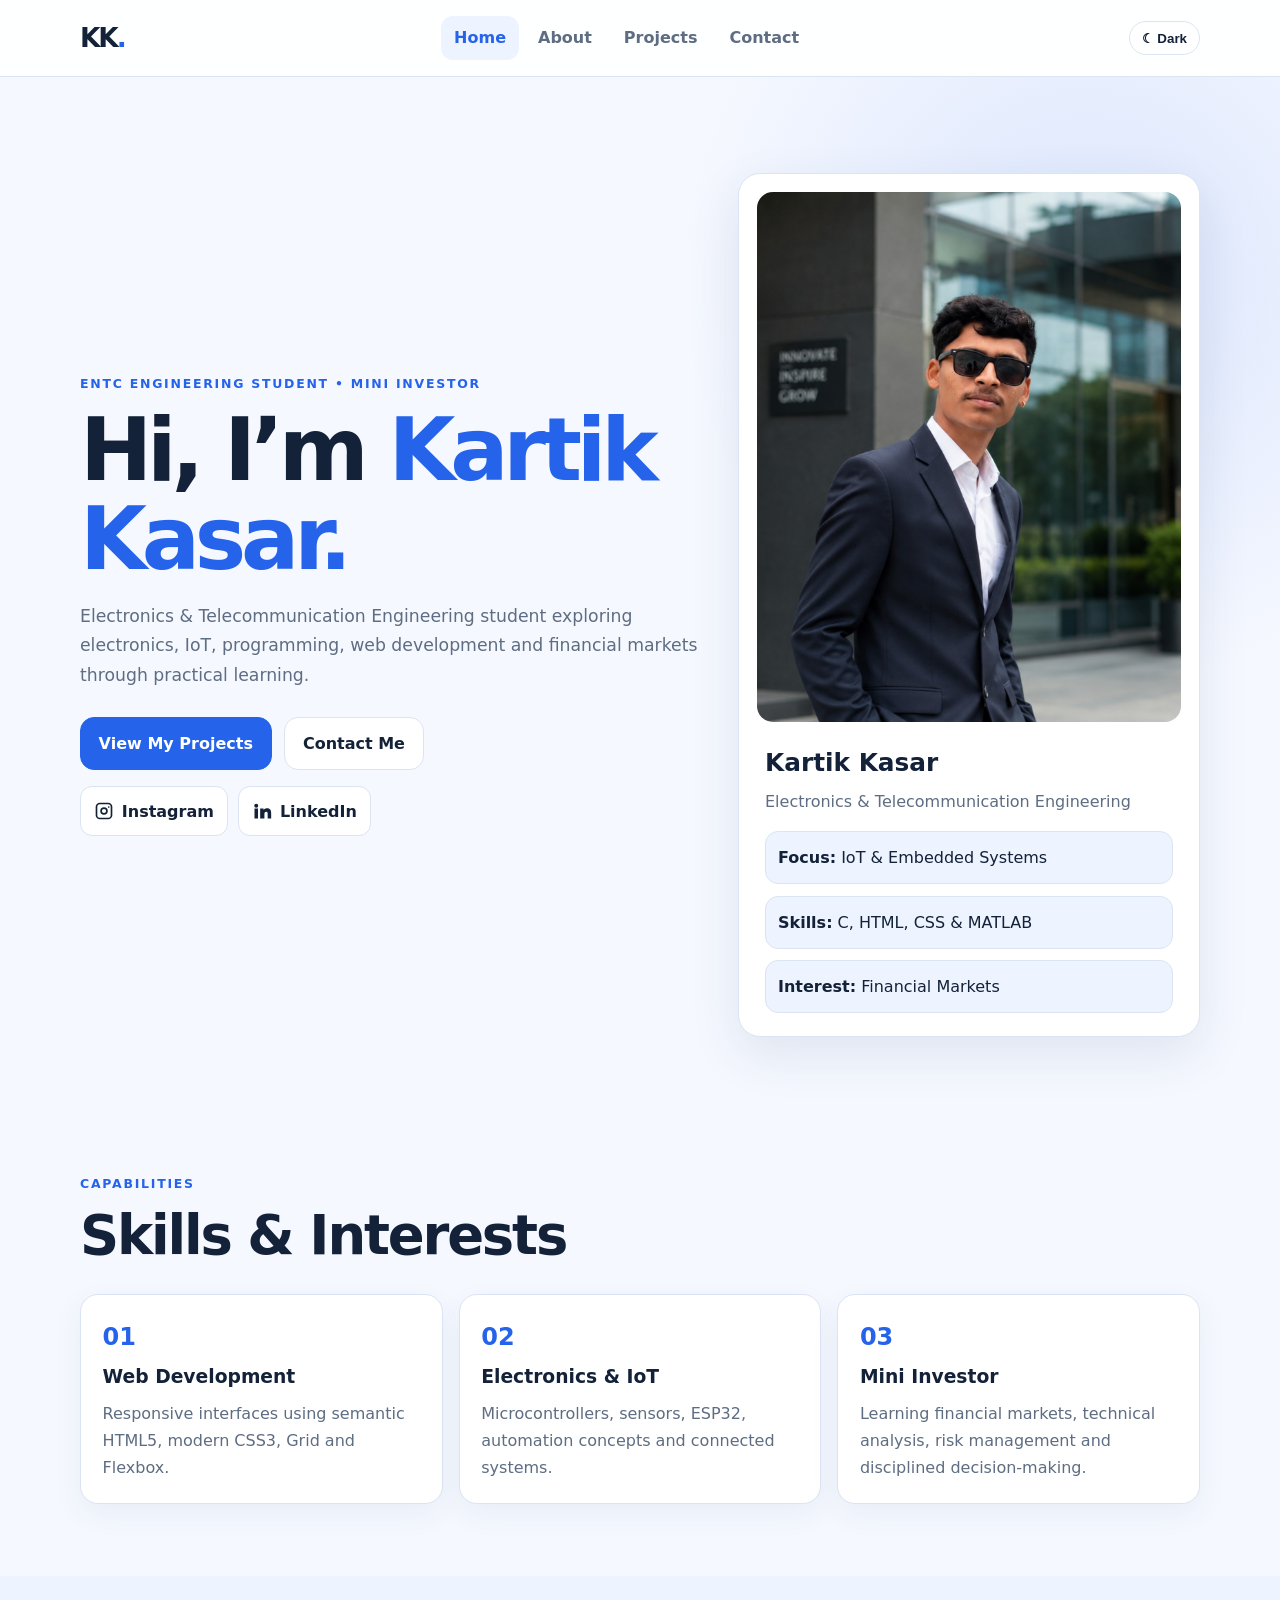
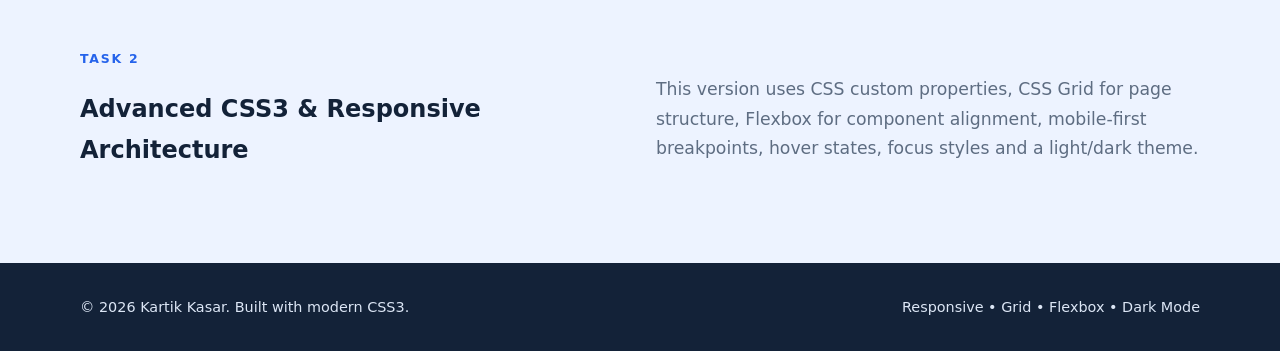
==== commit c1a2dbdb: "updates this all" ====
--- a/index.html
+++ b/index.html
@@ -1,8 +1,4 @@
-<!doctype html><html lang="en"><head><meta charset="UTF-8"><meta name="viewport" content="width=device-width,initial-scale=1"><meta name="description" content="Kartik Kasar JavaScript To-Do application"><title>Kartik Kasar | JavaScript To-Do</title><link rel="stylesheet" href="css/style.css"></head><body>
-<header><div class="wrap head"><a class="logo" href="index.html">KK<span>.</span></a><div><b>JavaScript Logic & State Management</b><small>Task 3 • Interactive To-Do Application</small></div></div></header>
-<main class="wrap"><section class="hero"><div><p class="eyebrow">ENTC Engineering Student • Mini Investor</p><h1>My To-Do List</h1><p>A client-side task manager using JavaScript DOM manipulation, event handling and localStorage.</p></div><div class="stats"><div><b id="totalCount">0</b><small>Total</small></div><div><b id="activeCount">0</b><small>Active</small></div><div><b id="completedCount">0</b><small>Done</small></div></div></section>
-<section class="card"><h2>Add a task</h2><form id="todoForm"><label for="taskInput">Task description</label><div class="inputrow"><input id="taskInput" maxlength="120" placeholder="e.g. Complete JavaScript assignment" required><button>Add Task</button></div><p id="formMessage" role="status" aria-live="polite"></p></form>
-<div class="toolbar"><div class="filters" role="group" aria-label="Filter tasks"><button type="button" class="filter active" data-filter="all">All</button><button type="button" class="filter" data-filter="active">Active</button><button type="button" class="filter" data-filter="completed">Completed</button></div><button type="button" id="clearCompleted" class="clear">Clear completed</button></div>
-<div id="emptyState" class="empty"><strong>No tasks yet</strong><span>Add your first task above.</span></div><ul id="todoList" aria-label="To-do items"></ul></section>
-<section class="features"><article><h2>CRUD</h2><p>Create, read, update and delete tasks.</p></article><article><h2>Local Storage</h2><p>Tasks remain after browser refresh.</p></article><article><h2>DOM & Events</h2><p>Dynamic elements and event delegation.</p></article></section></main>
-<footer><div class="wrap">Built by Kartik Kasar • Task 3</div></footer><script src="js/script.js"></script></body></html>+<!DOCTYPE html>
+<html lang="en">
+<head><meta charset="UTF-8"><meta name="viewport" content="width=device-width, initial-scale=1.0"><meta name="description" content="Kartik Kasar — ENTC engineering student and mini investor portfolio with responsive CSS3 architecture."><meta name="author" content="Kartik Kasar"><title>Kartik Kasar | Home</title><link rel="stylesheet" href="css/style.css"><script src="js/theme.js" defer></script></head>
+<body><a class="skip-link" href="#main-content">Skip to main content</a><header class="site-header"><div class="container header-inner"><a class="logo" href="index.html" aria-label="Kartik Kasar home">KK<span>.</span></a><nav class="main-nav" aria-label="Primary navigation"><a class="active" aria-current="page" href="index.html">Home</a><a class=""  href="about.html">About</a><a class=""  href="projects.html">Projects</a><a class=""  href="contact.html">Contact</a></nav><button class="theme-toggle" id="theme-toggle" type="button" aria-label="Toggle dark mode" aria-pressed="false">☾ Dark</button></div></header><main id="main-content"><section class="hero"><div class="container hero-grid"><div><p class="eyebrow">ENTC Engineering Student • Mini Investor</p><h1>Hi, I’m <span>Kartik Kasar.</span></h1><p class="lead">Electronics & Telecommunication Engineering student exploring electronics, IoT, programming, web development and financial markets through practical learning.</p><div class="button-row"><a class="button primary" href="projects.html">View My Projects</a><a class="button secondary" href="contact.html">Contact Me</a></div><div class="socials" aria-label="Social links"><a class="social" href="https://www.instagram.com/kartikkasar01_/" target="_blank" rel="noopener noreferrer" aria-label="Instagram"><svg viewBox="0 0 24 24" aria-hidden="true"><path d="M7 2h10a5 5 0 0 1 5 5v10a5 5 0 0 1-5 5H7a5 5 0 0 1-5-5V7a5 5 0 0 1 5-5Zm0 2a3 3 0 0 0-3 3v10a3 3 0 0 0 3 3h10a3 3 0 0 0 3-3V7a3 3 0 0 0-3-3H7Zm5 3.5A4.5 4.5 0 1 1 7.5 12 4.5 4.5 0 0 1 12 7.5Zm0 2A2.5 2.5 0 1 0 14.5 12 2.5 2.5 0 0 0 12 9.5ZM17.7 6.3a1 1 0 1 1-1 1 1 1 0 0 1 1-1Z"/></svg>Instagram</a><a class="social" href="https://www.linkedin.com/in/kartik-kasar-06a7a72a0/" target="_blank" rel="noopener noreferrer" aria-label="LinkedIn"><svg viewBox="0 0 24 24" aria-hidden="true"><path d="M5.1 3.4A2.4 2.4 0 1 1 2.7 5.8a2.4 2.4 0 0 1 2.4-2.4ZM3 9h4.2v12H3V9Zm6.8 0h4v1.6h.1A4.4 4.4 0 0 1 18 8.7c4.3 0 5 2.8 5 6.4V21h-4.2v-5.2c0-1.2 0-2.8-1.8-2.8s-2.1 1.3-2.1 2.7V21H9.8V9Z"/></svg>LinkedIn</a></div></div><aside class="profile-card" aria-label="Profile summary"><img class="profile-photo" src="images/profile.jpg" alt="Kartik Kasar wearing a formal suit"><div class="profile-card-content"><h2>Kartik Kasar</h2><p>Electronics & Telecommunication Engineering</p><ul class="facts"><li><strong>Focus:</strong> IoT & Embedded Systems</li><li><strong>Skills:</strong> C, HTML, CSS & MATLAB</li><li><strong>Interest:</strong> Financial Markets</li></ul></div></aside></div></section><section class="section" aria-labelledby="skills"><div class="container"><div class="section-heading"><p class="eyebrow">Capabilities</p><h2 id="skills">Skills & Interests</h2></div><div class="cards three"><article class="card"><div class="icon">01</div><h3>Web Development</h3><p>Responsive interfaces using semantic HTML5, modern CSS3, Grid and Flexbox.</p></article><article class="card"><div class="icon">02</div><h3>Electronics & IoT</h3><p>Microcontrollers, sensors, ESP32, automation concepts and connected systems.</p></article><article class="card"><div class="icon">03</div><h3>Mini Investor</h3><p>Learning financial markets, technical analysis, risk management and disciplined decision-making.</p></article></div></div></section><section class="section soft"><div class="container feature-grid"><div><p class="eyebrow">Task 2</p><h2>Advanced CSS3 & Responsive Architecture</h2></div><div><p class="lead">This version uses CSS custom properties, CSS Grid for page structure, Flexbox for component alignment, mobile-first breakpoints, hover states, focus styles and a light/dark theme.</p></div></div></section></main><footer class="site-footer"><div class="container footer-inner"><p>© 2026 Kartik Kasar. Built with modern CSS3.</p><p>Responsive • Grid • Flexbox • Dark Mode</p></div></footer></body></html>
--- a/css/style.css
+++ b/css/style.css
@@ -1 +1,16 @@
-:root{--bg:#f3f7fc;--card:#fff;--text:#172033;--muted:#667085;--blue:#2563eb;--soft:#eaf1ff;--border:#dbe3ef;--green:#16834b;--red:#c53030}*{box-sizing:border-box}body{margin:0;background:linear-gradient(145deg,#f8faff,#edf3fb);color:var(--text);font-family:Segoe UI,Arial,sans-serif;line-height:1.6}.wrap{width:min(1040px,92%);margin:auto}header{background:#fff;border-bottom:1px solid var(--border);position:sticky;top:0;z-index:5}.head{min-height:78px;display:flex;align-items:center;gap:22px}.logo{font-size:34px;font-weight:900;color:var(--text);text-decoration:none}.logo span{color:var(--blue)}header small{display:block;color:var(--muted);font-size:13px}.hero{display:grid;grid-template-columns:1fr auto;gap:30px;align-items:center;padding:55px 0 28px}.eyebrow{color:var(--blue);font-size:12px;font-weight:800;text-transform:uppercase;margin:0 0 8px}.hero h1{font-size:clamp(40px,6vw,64px);line-height:1;margin:0 0 14px}.hero p{color:var(--muted);max-width:650px;font-size:17px}.stats{display:flex;gap:9px}.stats div{background:var(--card);border:1px solid var(--border);border-radius:15px;padding:12px 16px;text-align:center;min-width:75px}.stats b,.stats small{display:block}.stats b{font-size:24px}.stats small{color:var(--muted)}.card{background:var(--card);border:1px solid var(--border);border-radius:22px;padding:30px;box-shadow:0 18px 50px #1f375c1a}.card h2{margin-top:0}.inputrow{display:flex;gap:10px}.inputrow input{flex:1;padding:14px;border:1px solid #cbd5e1;border-radius:12px;font-size:15px}.inputrow input:focus{outline:3px solid #2563eb22;border-color:var(--blue)}button{border:0;border-radius:11px;padding:10px 15px;font-weight:750;cursor:pointer}.inputrow button{background:var(--blue);color:white;padding:0 24px}#formMessage{min-height:22px;color:var(--green);font-size:13px}.toolbar{display:flex;justify-content:space-between;gap:12px;align-items:center;border-block:1px solid var(--border);padding:17px 0;margin-top:15px}.filters{display:flex;gap:7px}.filter{background:#fff;border:1px solid var(--border);color:var(--muted)}.filter.active{background:var(--soft);color:var(--blue);border-color:#b9cdfc}.clear{background:none;color:var(--red)}.empty{text-align:center;color:var(--muted);padding:38px}.empty strong,.empty span{display:block}.empty strong{color:var(--text);font-size:18px}#todoList{list-style:none;padding:0;margin:20px 0 0;display:grid;gap:10px}.todo{display:grid;grid-template-columns:auto 1fr auto;gap:12px;align-items:center;border:1px solid var(--border);border-radius:14px;padding:12px;background:#fbfcff}.todo.done .text{text-decoration:line-through;color:#98a2b3}.check{width:26px;height:26px;padding:0;border:2px solid #b7c3d4;border-radius:50%;background:white;color:white}.done .check{background:var(--green);border-color:var(--green)}.actions{display:flex;gap:5px}.actions button{background:transparent;color:var(--muted)}.actions .del:hover{color:var(--red)}.features{display:grid;grid-template-columns:repeat(3,1fr);gap:15px;margin:22px 0 60px}.features article{background:var(--card);border:1px solid var(--border);border-radius:17px;padding:20px}.features h2{font-size:16px;color:var(--blue);margin:0}.features p{color:var(--muted);font-size:14px;margin-bottom:0}footer{background:#fff;border-top:1px solid var(--border);padding:24px;text-align:center;color:var(--muted);font-size:13px}@media(max-width:700px){.head div{display:none}.hero{grid-template-columns:1fr;padding-top:35px}.stats div{flex:1}.inputrow{flex-direction:column}.inputrow button{height:48px}.toolbar{align-items:flex-start;flex-direction:column}.features{grid-template-columns:1fr}}+:root{--bg:#f5f8ff;--surface:#fff;--surface-2:#edf3ff;--text:#132238;--muted:#5e6d82;--primary:#2563eb;--primary-2:#1d4ed8;--border:#dbe4f2;--shadow:0 18px 50px rgba(30,60,100,.10);--radius:22px;--max:1120px;--transition:220ms ease}
+html{scroll-behavior:smooth}*{box-sizing:border-box}body{margin:0;font-family:Inter,system-ui,-apple-system,BlinkMacSystemFont,"Segoe UI",sans-serif;background:var(--bg);color:var(--text);line-height:1.7;transition:background var(--transition),color var(--transition)}img{max-width:100%;display:block}a{color:inherit}button,a{transition:all var(--transition)}
+.container{width:min(100% - 2rem,var(--max));margin-inline:auto}.skip-link{position:fixed;left:1rem;top:-5rem;background:var(--text);color:#fff;padding:.7rem 1rem;border-radius:10px;z-index:1000}.skip-link:focus{top:1rem}
+.site-header{position:sticky;top:0;z-index:100;background:color-mix(in srgb,var(--surface) 90%,transparent);backdrop-filter:blur(14px);border-bottom:1px solid var(--border)}.header-inner{min-height:76px;display:flex;align-items:center;justify-content:space-between;gap:1rem}.logo{font-size:1.65rem;font-weight:900;text-decoration:none;letter-spacing:-.08em}.logo span{color:var(--primary)}.main-nav{display:flex;align-items:center;gap:.25rem;flex-wrap:wrap;justify-content:flex-end}.main-nav a{padding:.55rem .8rem;border-radius:12px;text-decoration:none;font-weight:700;color:var(--muted)}.main-nav a:hover,.main-nav a:focus-visible,.main-nav a.active{color:var(--primary);background:var(--surface-2)}
+.theme-toggle{border:1px solid var(--border);background:var(--surface);color:var(--text);border-radius:999px;padding:.55rem .75rem;cursor:pointer;font-weight:800}.theme-toggle:hover{border-color:var(--primary);transform:translateY(-1px)}
+.hero{padding:4.5rem 0 3rem;background:radial-gradient(circle at 85% 20%,rgba(37,99,235,.13),transparent 30%),var(--bg)}.hero-grid{display:grid;gap:2rem;align-items:center}.eyebrow{text-transform:uppercase;letter-spacing:.14em;font-size:.78rem;font-weight:900;color:var(--primary);margin:0 0 .75rem}.hero h1{font-size:clamp(2.5rem,8vw,5.4rem);line-height:1.02;letter-spacing:-.06em;margin:0 0 1.2rem}.hero h1 span{color:var(--primary)}.lead{font-size:1.08rem;color:var(--muted);max-width:680px}.button-row{display:flex;gap:.8rem;flex-wrap:wrap;margin-top:1.7rem}.button{display:inline-flex;align-items:center;justify-content:center;min-height:48px;padding:.75rem 1.1rem;border-radius:14px;text-decoration:none;font-weight:850;border:1px solid var(--border)}.button.primary{background:var(--primary);color:#fff;border-color:var(--primary)}.button.primary:hover{background:var(--primary-2);transform:translateY(-2px)}.button.secondary{background:var(--surface)}.button.secondary:hover{border-color:var(--primary);color:var(--primary);transform:translateY(-2px)}
+.profile-card{background:var(--surface);border:1px solid var(--border);border-radius:var(--radius);box-shadow:var(--shadow);padding:1rem;overflow:hidden}.profile-photo{width:100%;aspect-ratio:4/5;object-fit:cover;object-position:center 25%;border-radius:16px}.profile-card-content{padding:1rem .5rem .25rem}.profile-card h2{margin:.25rem 0 .2rem;font-size:1.55rem}.profile-card p{color:var(--muted);margin:.25rem 0}.facts{list-style:none;padding:0;margin:1rem 0 0;display:grid;gap:.7rem}.facts li{padding:.75rem;border:1px solid var(--border);border-radius:13px;background:var(--surface-2)}
+.socials{display:flex;gap:.65rem;flex-wrap:wrap;margin-top:1rem}.social{display:inline-flex;align-items:center;gap:.5rem;padding:.65rem .8rem;border:1px solid var(--border);border-radius:12px;text-decoration:none;font-weight:800;background:var(--surface)}.social:hover{color:var(--primary);border-color:var(--primary);transform:translateY(-2px)}.social svg{width:20px;height:20px;fill:currentColor}
+.section{padding:4.5rem 0}.section.soft{background:var(--surface-2)}.section-heading{max-width:700px;margin-bottom:1.8rem}.section-heading h2,.page-hero h1{font-size:clamp(2rem,5vw,3.4rem);line-height:1.1;letter-spacing:-.04em;margin:0}.cards{display:grid;gap:1rem}.card{background:var(--surface);border:1px solid var(--border);border-radius:18px;padding:1.35rem;box-shadow:0 10px 30px rgba(30,60,100,.06)}.card:hover{transform:translateY(-4px);box-shadow:var(--shadow)}.card h3{margin:.2rem 0 .45rem}.card p{margin:0;color:var(--muted)}.icon{font-size:1.5rem;color:var(--primary);font-weight:900}.two-column,.feature-grid{display:grid;gap:2rem}.info-panel{background:var(--surface);border:1px solid var(--border);border-radius:var(--radius);padding:1.5rem}.info-panel dl{display:grid;gap:.9rem}.info-panel dl div{padding-bottom:.8rem;border-bottom:1px solid var(--border)}.info-panel dt{font-weight:850}.info-panel dd{margin:0;color:var(--muted)}.timeline{list-style:none;margin:0;padding:0;display:grid;gap:1rem}.timeline li{display:grid;grid-template-columns:auto 1fr;gap:1rem;padding:1.2rem;background:var(--surface);border:1px solid var(--border);border-radius:16px}.timeline-dot{width:12px;height:12px;border-radius:50%;background:var(--primary);margin-top:.55rem;box-shadow:0 0 0 6px var(--surface-2)}
+.page-hero{padding:4rem 0 2rem}.page-hero .lead{margin-bottom:0}.project-grid{display:grid;gap:1rem}.project-card{background:var(--surface);border:1px solid var(--border);border-radius:18px;padding:1.4rem;display:flex;flex-direction:column}.tag-row{display:flex;flex-wrap:wrap;gap:.45rem;margin:.8rem 0}.tag{font-size:.78rem;font-weight:800;background:var(--surface-2);color:var(--primary);padding:.25rem .55rem;border-radius:999px}.project-card .button{margin-top:auto;align-self:flex-start}.form{display:grid;gap:1rem;max-width:720px}.field{display:grid;gap:.4rem}.field label{font-weight:800}.field input,.field textarea{width:100%;font:inherit;color:var(--text);background:var(--surface);border:1px solid var(--border);border-radius:13px;padding:.8rem}.field textarea{min-height:160px;resize:vertical}.field input:focus,.field textarea:focus{outline:3px solid color-mix(in srgb,var(--primary) 25%,transparent);border-color:var(--primary)}
+.site-footer{padding:2rem 0;background:var(--text);color:#dce6f5}.footer-inner{display:flex;gap:1rem;justify-content:space-between;flex-wrap:wrap}.footer-inner p{margin:0;font-size:.9rem}.notice{padding:1rem;border-left:4px solid var(--primary);background:var(--surface-2);border-radius:10px;color:var(--muted)}
+:focus-visible{outline:3px solid var(--primary);outline-offset:3px}@media (min-width:700px){.hero-grid{grid-template-columns:1.15fr .85fr}.cards.three{grid-template-columns:repeat(3,1fr)}.project-grid{grid-template-columns:repeat(2,1fr)}.two-column{grid-template-columns:1.2fr .8fr}.feature-grid{grid-template-columns:1fr 1fr;align-items:center}}
+@media (min-width:980px){.hero{padding:6rem 0 4rem}.project-grid{grid-template-columns:repeat(3,1fr)}.profile-card{padding:1.15rem}.main-nav{gap:.4rem}}
+@media (max-width:699px){.header-inner{align-items:flex-start;padding-block:.8rem}.main-nav{width:100%;justify-content:flex-start}.header-inner{flex-wrap:wrap}.theme-toggle{margin-left:auto}.hero{padding-top:3rem}.footer-inner{flex-direction:column}.profile-photo{aspect-ratio:1/1}}
+@media (prefers-reduced-motion:reduce){html{scroll-behavior:auto}*,*::before,*::after{transition:none!important;animation:none!important}}
+:root[data-theme="dark"]{--bg:#0b1220;--surface:#111b2d;--surface-2:#17243a;--text:#eef5ff;--muted:#a9b7ca;--primary:#60a5fa;--primary-2:#3b82f6;--border:#273751;--shadow:0 18px 50px rgba(0,0,0,.28)}
